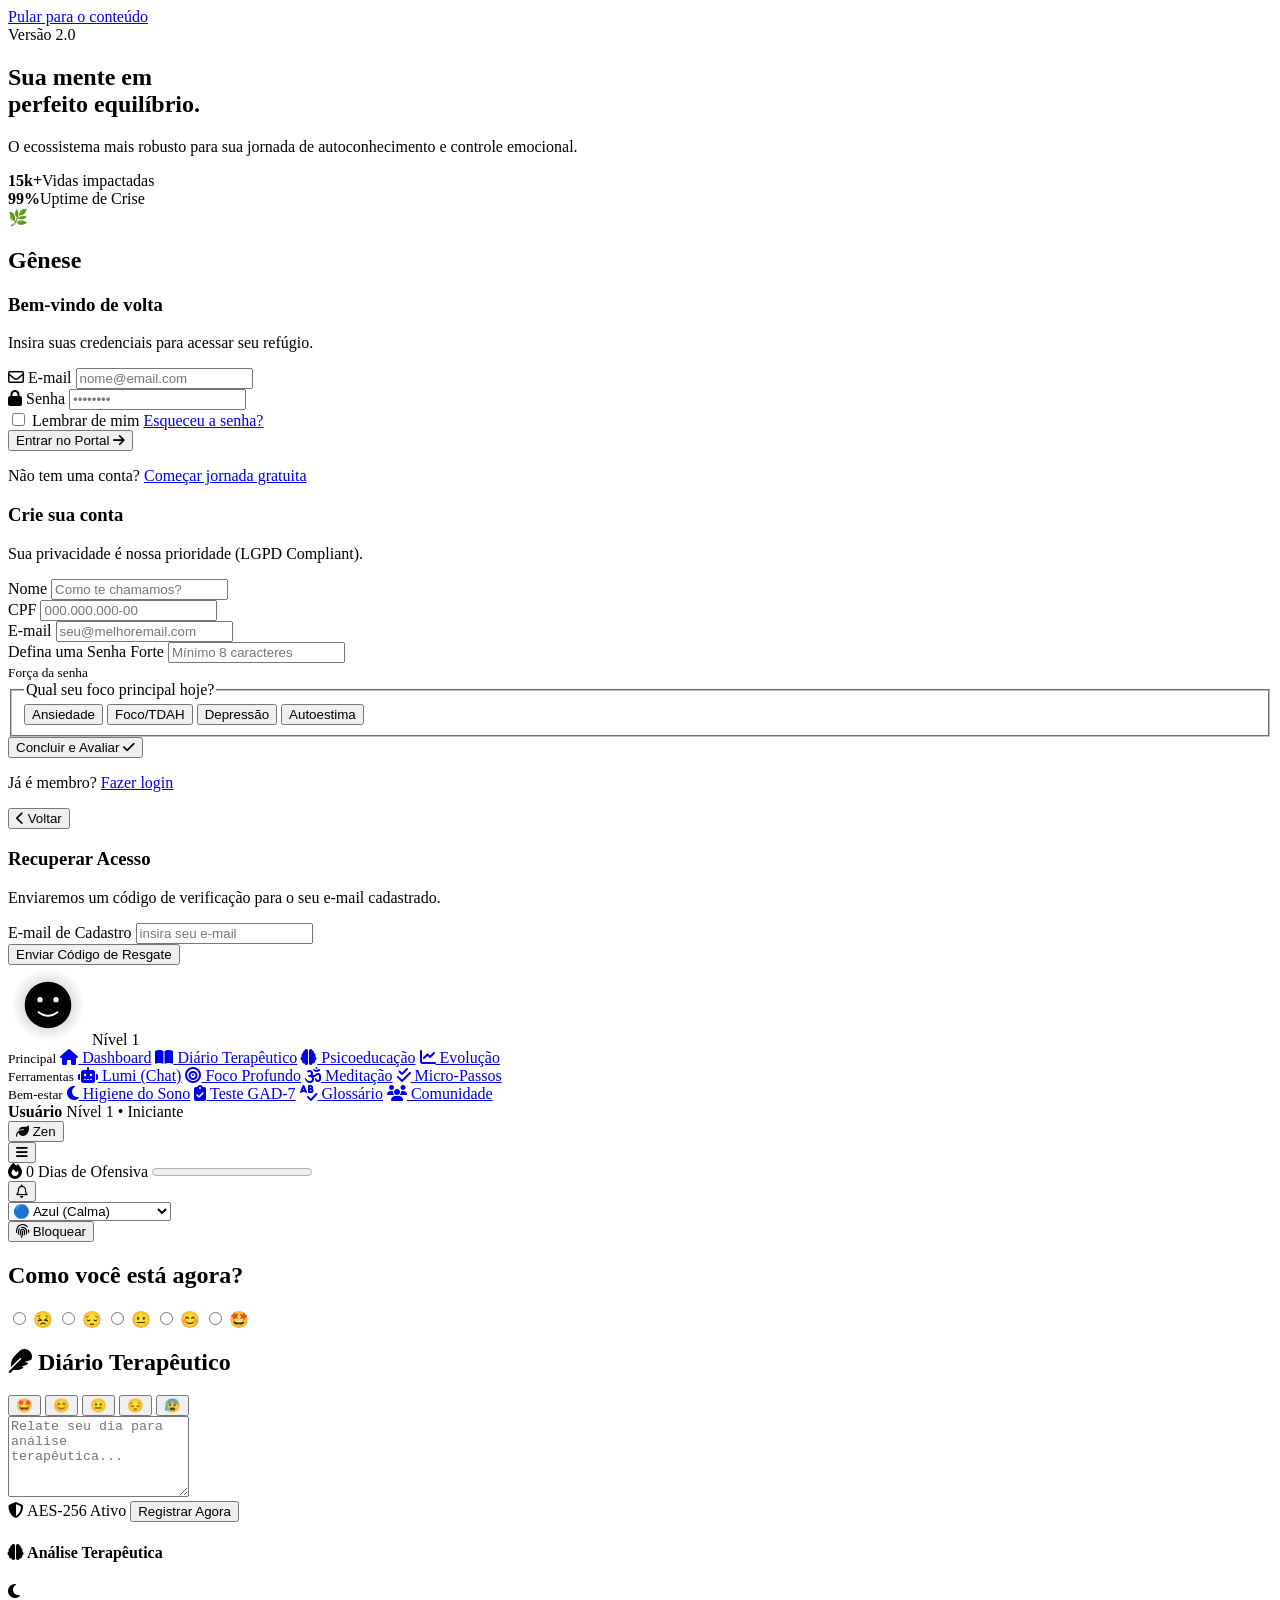
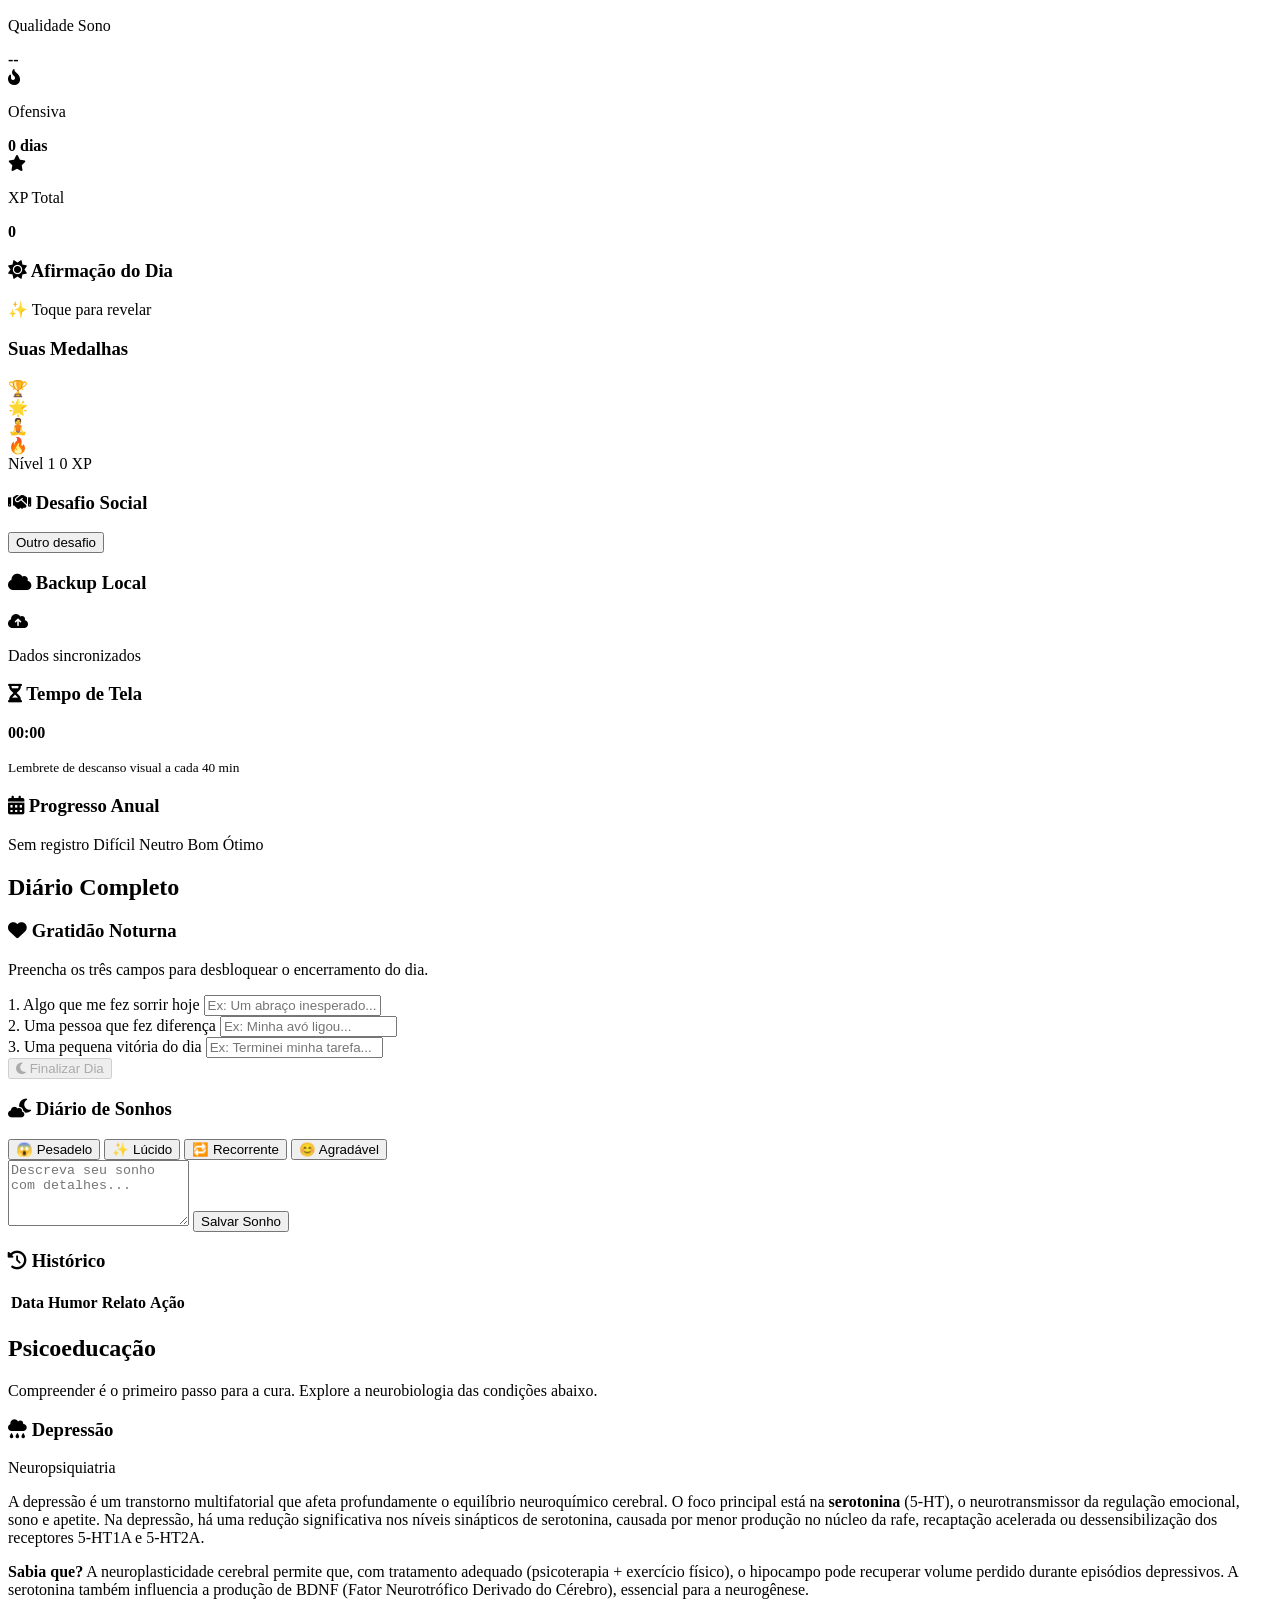
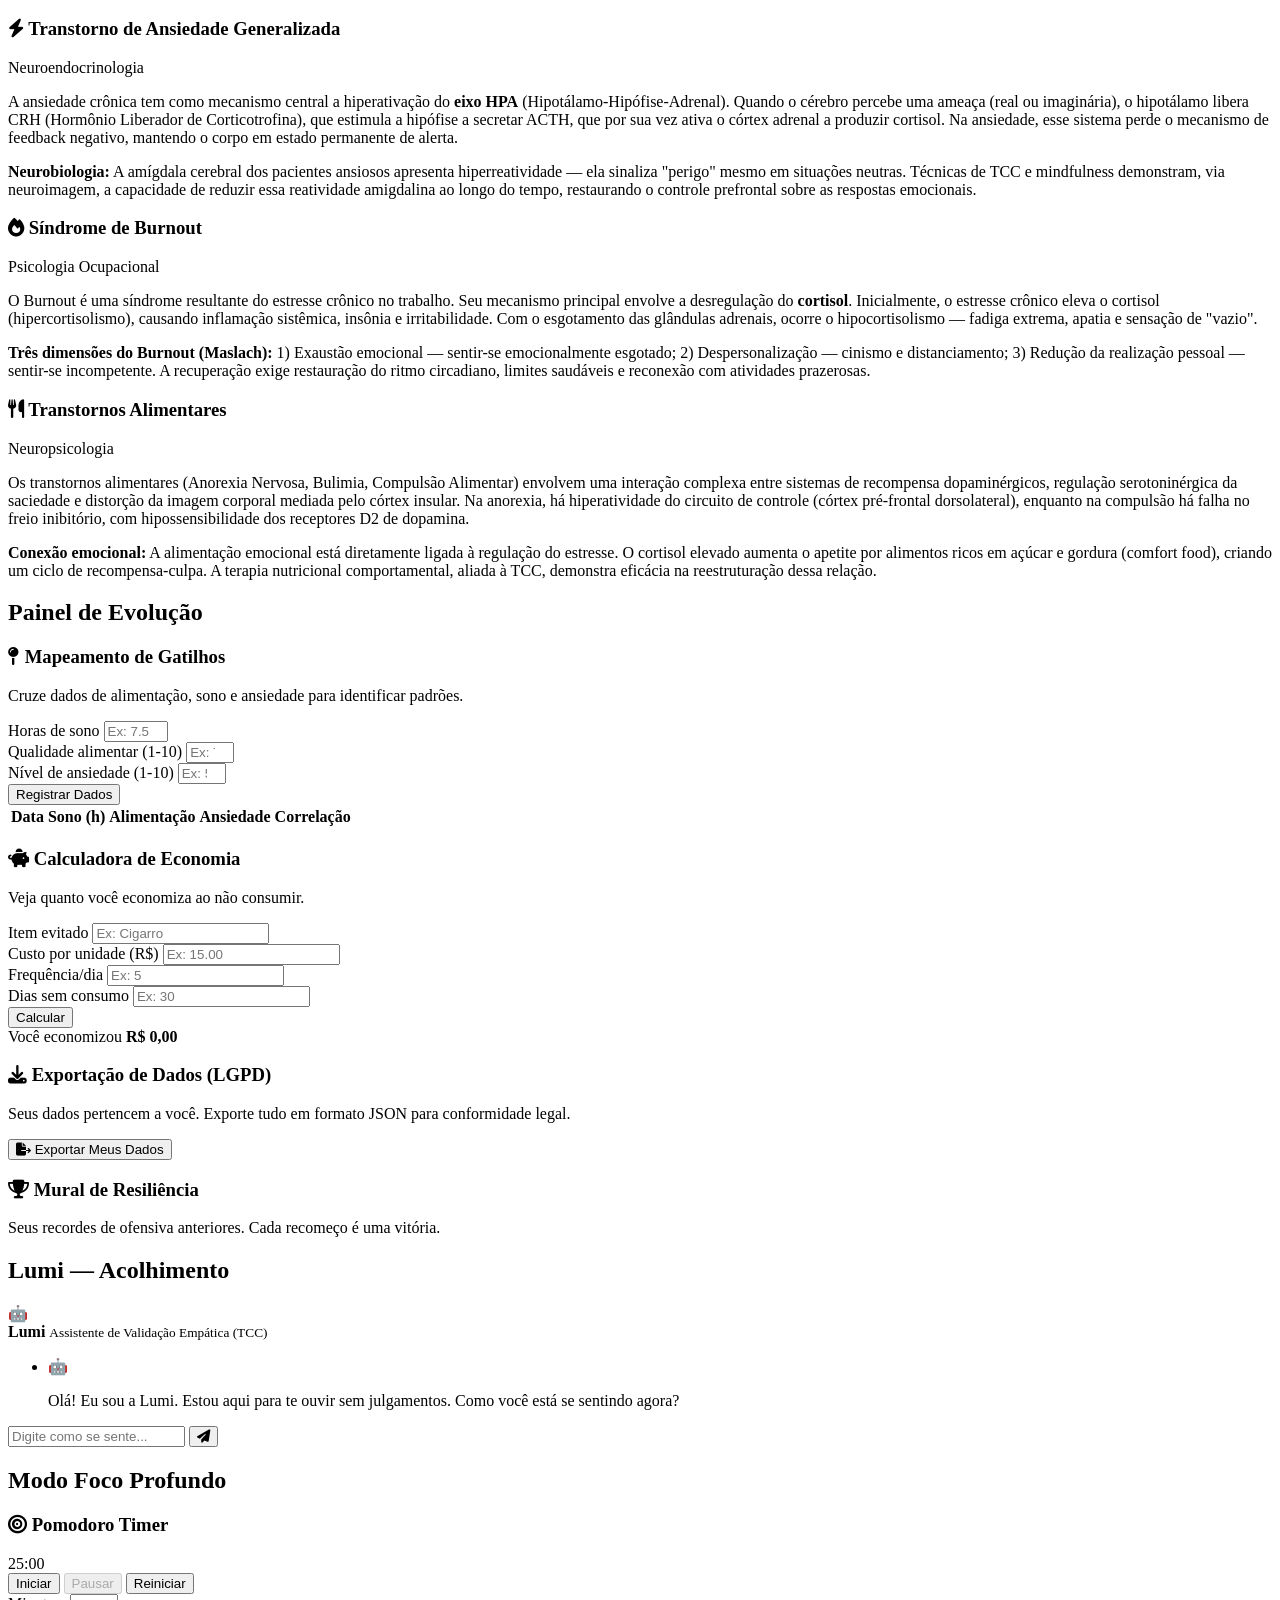
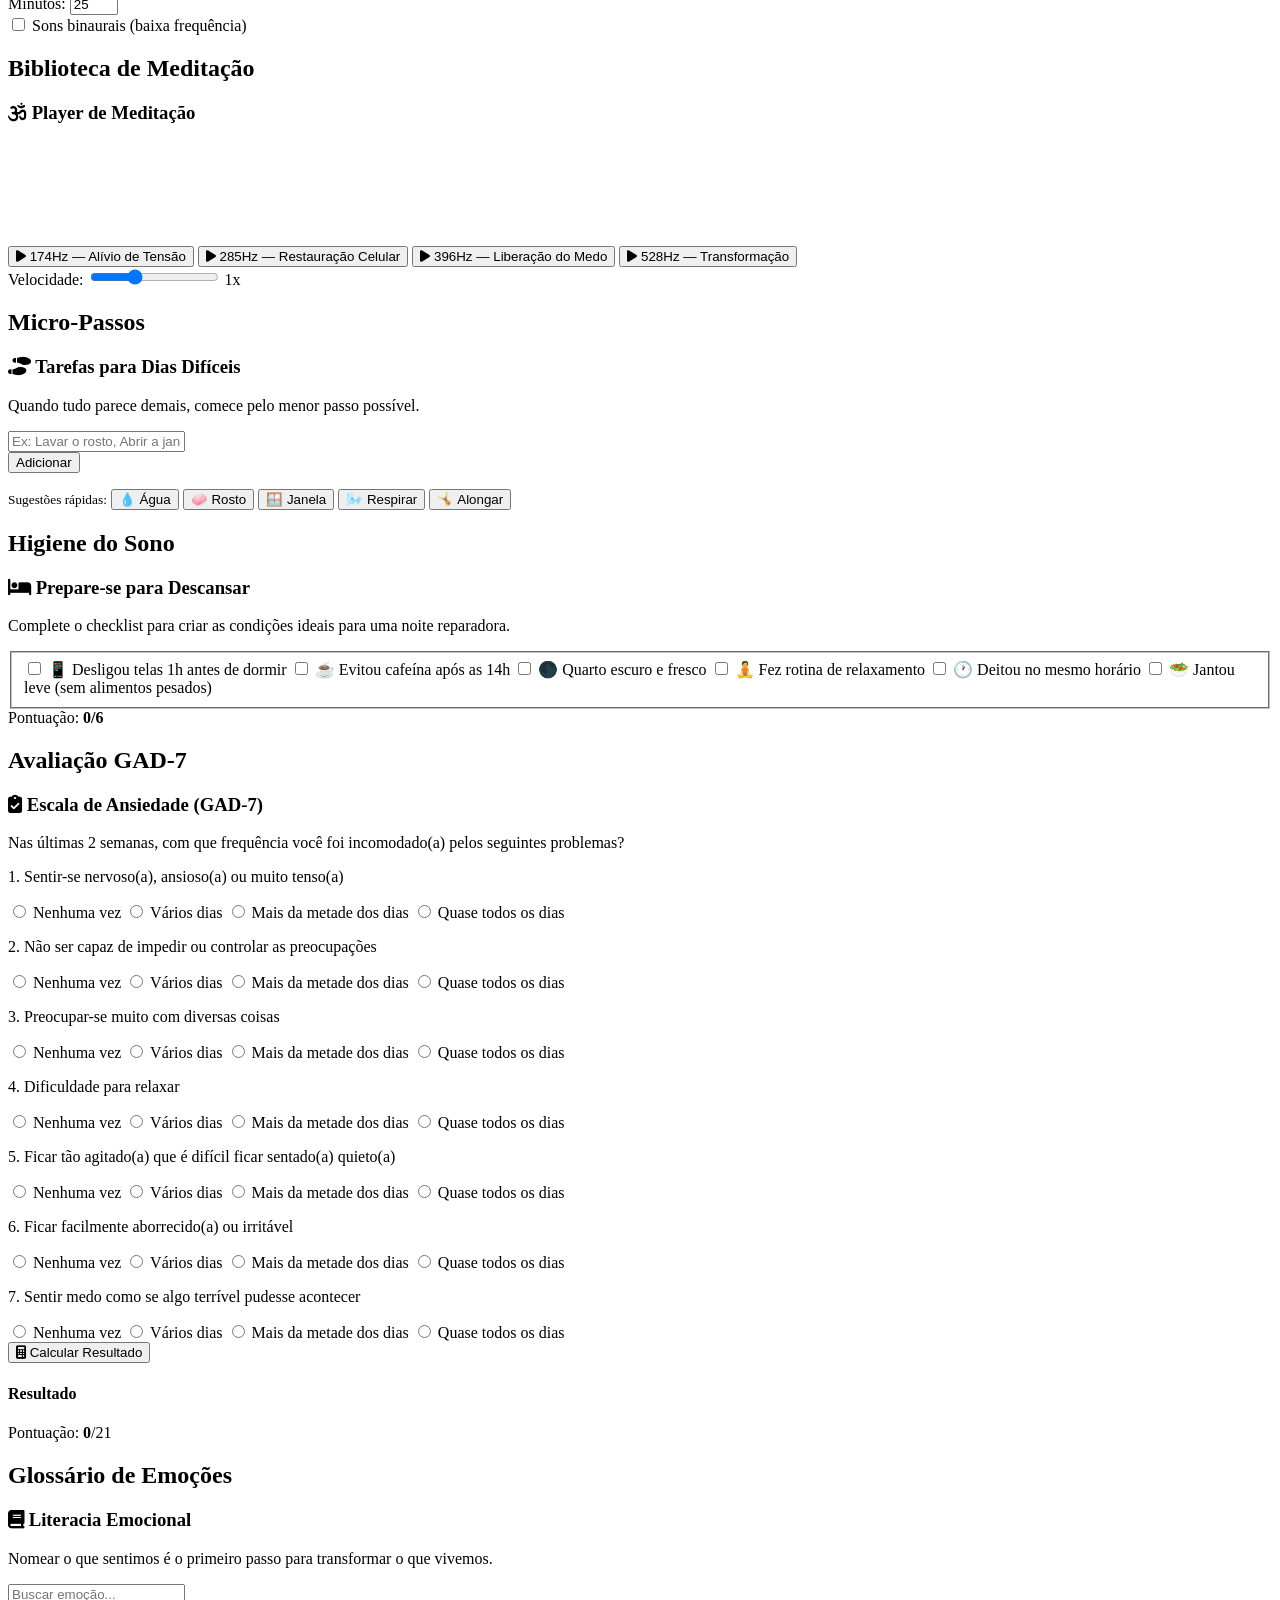
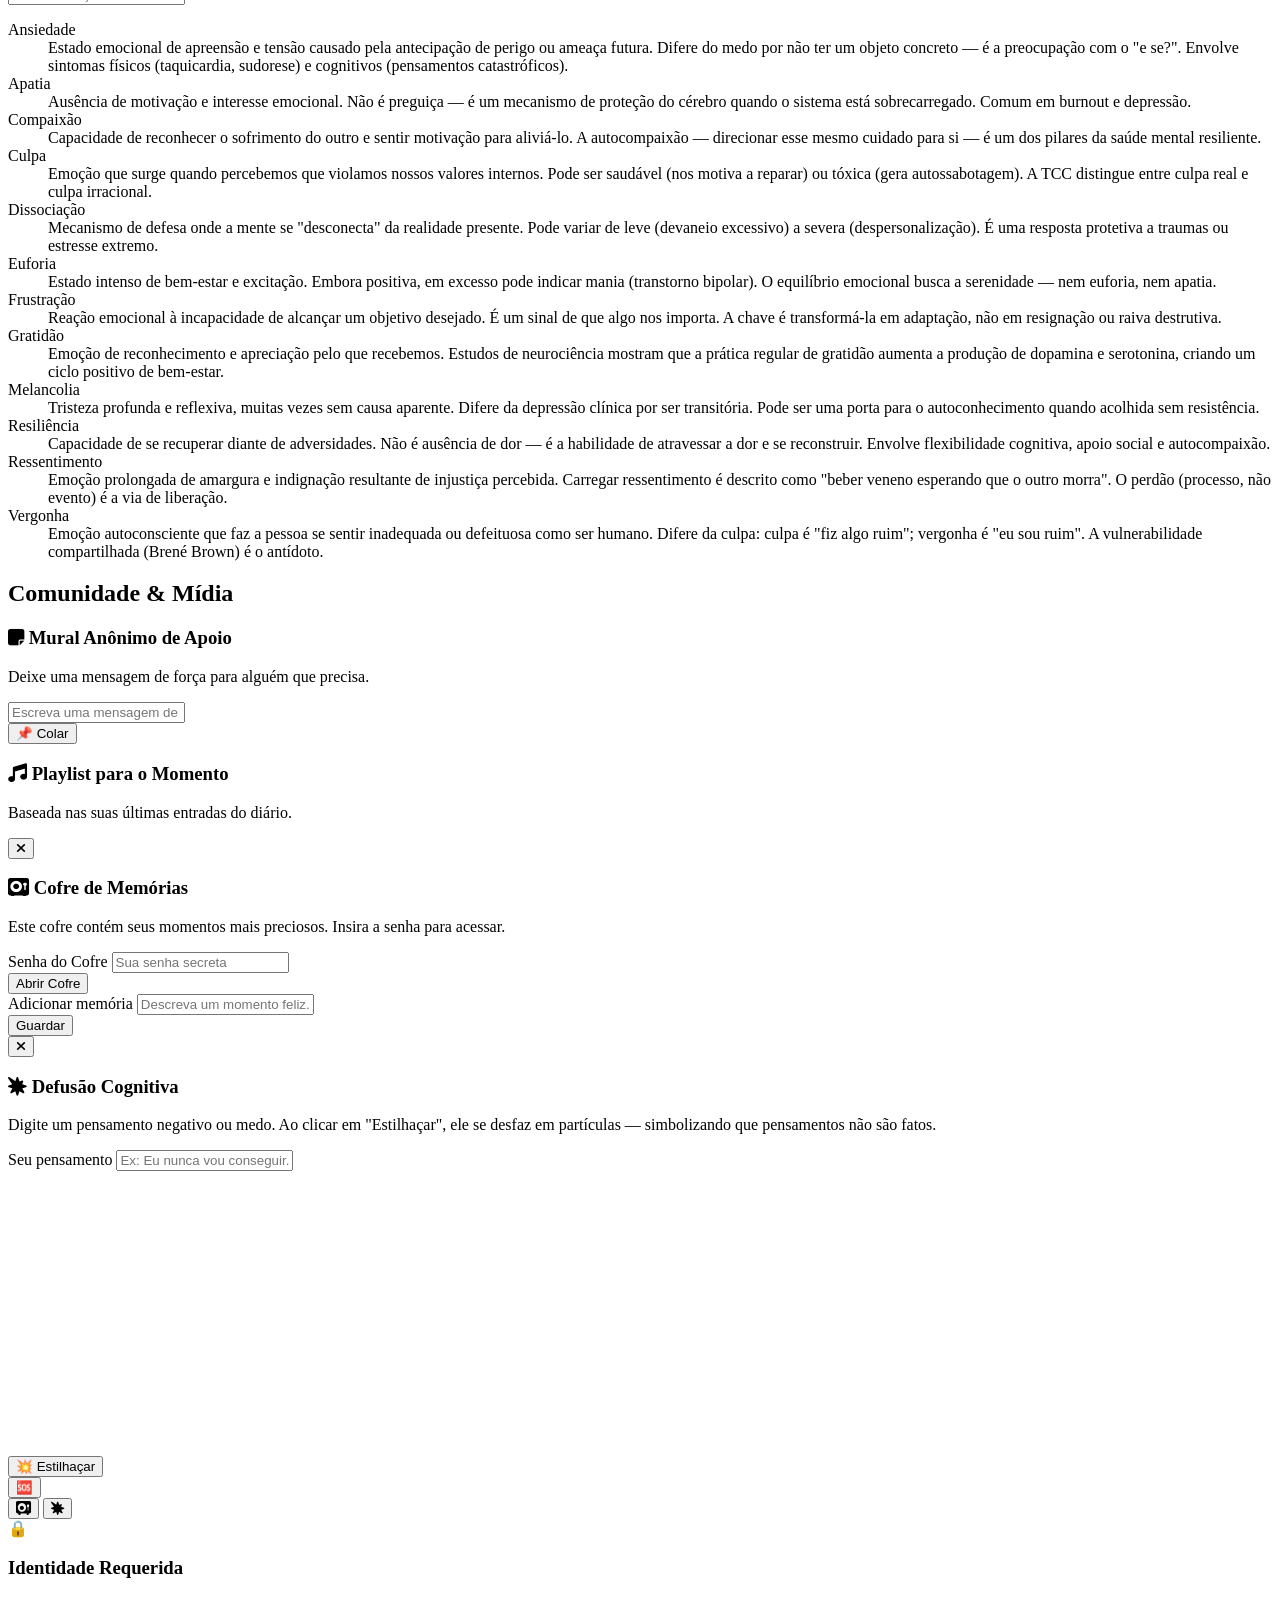
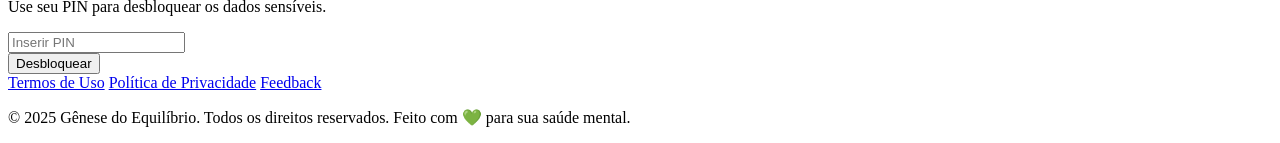
==== app/view/index.html @ 0b0522d6 "feat: reestruturação completa de pastas conforme padrão MVC/Services" ====
<!DOCTYPE html>
<html lang="pt-BR" itemscope itemtype="https://schema.org/WebApplication">
<head>
    <meta charset="UTF-8">
    <meta name="viewport" content="width=device-width, initial-scale=1.0">
    <meta name="description" content="Gênese do Equilíbrio — Ecossistema completo de saúde mental. Diário terapêutico, rastreio de gatilhos, meditação, TCC e apoio emocional com total conformidade LGPD.">
    <meta name="theme-color" content="#51b194">
    <meta itemprop="name" content="Gênese do Equilíbrio">
    <meta itemprop="applicationCategory" content="HealthApplication">
    <title>Gênese do Equilíbrio | Ecossistema de Saúde Mental</title>

    <!-- Fonts & Icons -->
    <link href="https://fonts.googleapis.com/css2?family=Plus+Jakarta+Sans:wght@300;400;500;600;700;800&family=Outfit:wght@300;400;600;700&display=swap" rel="stylesheet">
    <link rel="stylesheet" href="https://cdnjs.cloudflare.com/ajax/libs/font-awesome/6.5.0/css/all.min.css">
    <link rel="stylesheet" href="css/style.css">
</head>
<body class="theme-azul">

    <!-- ====== SKIP LINK (WCAG 2.1 AA) ====== -->
    <a href="#main-content" class="skip-link" aria-label="Pular para o conteúdo principal">Pular para o conteúdo</a>

    <!-- ====== TOAST NOTIFICATIONS ====== -->
    <div id="toast-container" role="alert" aria-live="polite" aria-atomic="true"></div>

    <!-- ============================================================
         I. PORTAL DE AUTENTICAÇÃO (LOGIN / CADASTRO / RECUPERAÇÃO)
         ============================================================ -->
    <section id="auth-portal" class="auth-overlay" role="region" aria-label="Portal de Autenticação">
        <div class="auth-container">

            <!-- Lado Visual -->
            <div class="auth-visual" aria-hidden="true">
                <div class="visual-content">
                    <span class="badge-new">Versão 2.0</span>
                    <h2>Sua mente em <br><span>perfeito equilíbrio.</span></h2>
                    <p>O ecossistema mais robusto para sua jornada de autoconhecimento e controle emocional.</p>
                </div>
                <div class="visual-footer">
                    <div class="stat-item"><strong>15k+</strong><span>Vidas impactadas</span></div>
                    <div class="stat-item"><strong>99%</strong><span>Uptime de Crise</span></div>
                </div>
            </div>

            <!-- Formulários de Autenticação -->
            <div class="auth-forms">
                <div class="brand-header">
                    <div class="logo-icon" aria-hidden="true">🌿</div>
                    <h1>Gênese</h1>
                </div>

                <!-- LOGIN -->
                <div id="view-login" class="auth-form-content">
                    <h3>Bem-vindo de volta</h3>
                    <p class="subtitle">Insira suas credenciais para acessar seu refúgio.</p>
                    <form id="form-login" novalidate>
                        <div class="input-field">
                            <label for="login-email"><i class="fa-regular fa-envelope" aria-hidden="true"></i> E-mail</label>
                            <input type="email" id="login-email" placeholder="nome@email.com" required autocomplete="email" aria-required="true">
                        </div>
                        <div class="input-field">
                            <label for="login-password"><i class="fa-solid fa-lock" aria-hidden="true"></i> Senha</label>
                            <input type="password" id="login-password" placeholder="••••••••" required autocomplete="current-password" aria-required="true">
                        </div>
                        <div class="form-options">
                            <label class="remember-me"><input type="checkbox" id="remember-me"> Lembrar de mim</label>
                            <a href="#" id="link-recovery" aria-label="Recuperar senha esquecida">Esqueceu a senha?</a>
                        </div>
                        <button type="submit" class="btn-main" title="Entrar na sua conta">Entrar no Portal <i class="fa-solid fa-arrow-right" aria-hidden="true"></i></button>
                    </form>
                    <p class="switch-text">Não tem uma conta? <a href="#" id="link-signup">Começar jornada gratuita</a></p>
                </div>

                <!-- CADASTRO -->
                <div id="view-signup" class="auth-form-content hidden">
                    <h3>Crie sua conta</h3>
                    <p class="subtitle">Sua privacidade é nossa prioridade (LGPD Compliant).</p>
                    <form id="form-signup" novalidate>
                        <div class="input-row">
                            <div class="input-field">
                                <label for="signup-name">Nome</label>
                                <input type="text" id="signup-name" placeholder="Como te chamamos?" required aria-required="true">
                            </div>
                            <div class="input-field">
                                <label for="signup-cpf">CPF</label>
                                <input type="text" id="signup-cpf" placeholder="000.000.000-00" inputmode="numeric" aria-describedby="cpf-help">
                                <small id="cpf-help" class="sr-only">Formato: 000.000.000-00</small>
                            </div>
                        </div>
                        <div class="input-field">
                            <label for="signup-email">E-mail</label>
                            <input type="email" id="signup-email" placeholder="seu@melhoremail.com" required autocomplete="email" aria-required="true">
                        </div>
                        <div class="input-field">
                            <label for="signup-password">Defina uma Senha Forte</label>
                            <input type="password" id="signup-password" placeholder="Mínimo 8 caracteres" required minlength="8" autocomplete="new-password" aria-required="true" aria-describedby="password-strength">
                            <div id="password-strength" class="password-meter" aria-live="polite">
                                <div class="meter-bar"><div class="meter-fill" id="meter-fill"></div></div>
                                <small id="meter-text">Força da senha</small>
                            </div>
                        </div>
                        <fieldset class="onboarding-step">
                            <legend>Qual seu foco principal hoje?</legend>
                            <div class="focus-chips" role="group" aria-label="Selecione seus focos">
                                <button type="button" class="chip" aria-pressed="false">Ansiedade</button>
                                <button type="button" class="chip" aria-pressed="false">Foco/TDAH</button>
                                <button type="button" class="chip" aria-pressed="false">Depressão</button>
                                <button type="button" class="chip" aria-pressed="true">Autoestima</button>
                            </div>
                        </fieldset>
                        <button type="submit" class="btn-main" title="Concluir cadastro">Concluir e Avaliar <i class="fa-solid fa-check" aria-hidden="true"></i></button>
                    </form>
                    <p class="switch-text">Já é membro? <a href="#" id="link-login-back">Fazer login</a></p>
                </div>

                <!-- RECUPERAÇÃO DE SENHA -->
                <div id="view-recovery" class="auth-form-content hidden">
                    <button class="btn-back" id="btn-back-login" title="Voltar para login"><i class="fa-solid fa-chevron-left" aria-hidden="true"></i> Voltar</button>
                    <h3>Recuperar Acesso</h3>
                    <p class="subtitle">Enviaremos um código de verificação para o seu e-mail cadastrado.</p>
                    <form id="form-recovery" novalidate>
                        <div class="input-field">
                            <label for="recovery-email">E-mail de Cadastro</label>
                            <input type="email" id="recovery-email" placeholder="insira seu e-mail" required autocomplete="email" aria-required="true">
                        </div>
                        <button type="submit" class="btn-main" title="Enviar código de recuperação">Enviar Código de Resgate</button>
                    </form>
                </div>
            </div>
        </div>
    </section>

    <!-- ============================================================
         II. DASHBOARD PRINCIPAL (SPA)
         ============================================================ -->
    <main id="app-dashboard" class="hidden" role="main">

        <!-- ====== SIDEBAR ====== -->
        <aside class="sidebar" role="navigation" aria-label="Navegação principal">
            <!-- Avatar Evolutivo (Feature #19) -->
            <div class="avatar-container" id="avatar-evolutivo">
                <svg id="avatar-svg" viewBox="0 0 120 120" width="80" height="80" role="img" aria-label="Seu avatar evolutivo">
                    <defs>
                        <radialGradient id="avatar-glow">
                            <stop offset="0%" stop-color="var(--primary)" stop-opacity="0.3"/>
                            <stop offset="100%" stop-color="var(--primary)" stop-opacity="0"/>
                        </radialGradient>
                    </defs>
                    <circle cx="60" cy="60" r="55" fill="url(#avatar-glow)" class="avatar-aura"/>
                    <circle cx="60" cy="60" r="35" fill="var(--primary)" class="avatar-body"/>
                    <circle cx="48" cy="52" r="4" fill="#fff" class="avatar-eye"/>
                    <circle cx="72" cy="52" r="4" fill="#fff" class="avatar-eye"/>
                    <path d="M 45 70 Q 60 82 75 70" stroke="#fff" stroke-width="3" fill="none" class="avatar-smile"/>
                    <!-- Acessórios aparecem conforme nível -->
                    <g id="avatar-accessories"></g>
                </svg>
                <span class="avatar-level" id="avatar-level-label">Nível 1</span>
            </div>

            <nav aria-label="Menu do dashboard">
                <div class="nav-group">
                    <small>Principal</small>
                    <a href="#page-dashboard" class="nav-link active" data-page="dashboard" aria-current="page"><i class="fa-solid fa-house" aria-hidden="true"></i> Dashboard</a>
                    <a href="#page-diario" class="nav-link" data-page="diario"><i class="fa-solid fa-book-open" aria-hidden="true"></i> Diário Terapêutico</a>
                    <a href="#page-educacional" class="nav-link" data-page="educacional"><i class="fa-solid fa-brain" aria-hidden="true"></i> Psicoeducação</a>
                    <a href="#page-evolucao" class="nav-link" data-page="evolucao"><i class="fa-solid fa-chart-line" aria-hidden="true"></i> Evolução</a>
                </div>
                <div class="nav-group">
                    <small>Ferramentas</small>
                    <a href="#page-chatbot" class="nav-link" data-page="chatbot"><i class="fa-solid fa-robot" aria-hidden="true"></i> Lumi (Chat)</a>
                    <a href="#page-foco" class="nav-link" data-page="foco"><i class="fa-solid fa-bullseye" aria-hidden="true"></i> Foco Profundo</a>
                    <a href="#page-meditacao" class="nav-link" data-page="meditacao"><i class="fa-solid fa-om" aria-hidden="true"></i> Meditação</a>
                    <a href="#page-metas" class="nav-link" data-page="metas"><i class="fa-solid fa-check-double" aria-hidden="true"></i> Micro-Passos</a>
                </div>
                <div class="nav-group">
                    <small>Bem-estar</small>
                    <a href="#page-sono" class="nav-link" data-page="sono"><i class="fa-solid fa-moon" aria-hidden="true"></i> Higiene do Sono</a>
                    <a href="#page-gad7" class="nav-link" data-page="gad7"><i class="fa-solid fa-clipboard-check" aria-hidden="true"></i> Teste GAD-7</a>
                    <a href="#page-glossario" class="nav-link" data-page="glossario"><i class="fa-solid fa-spell-check" aria-hidden="true"></i> Glossário</a>
                    <a href="#page-comunidade" class="nav-link" data-page="comunidade"><i class="fa-solid fa-users" aria-hidden="true"></i> Comunidade</a>
                </div>
            </nav>

            <div class="sidebar-footer">
                <div class="user-card-mini">
                    <div class="u-info">
                        <strong id="sidebar-username">Usuário</strong>
                        <span id="sidebar-level">Nível 1 • Iniciante</span>
                    </div>
                </div>
                <button id="btn-zen-mode" class="btn-icon-text" title="Ativar Modo Zen" aria-label="Ativar modo zen minimalista">
                    <i class="fa-solid fa-leaf" aria-hidden="true"></i> Zen
                </button>
            </div>
        </aside>

        <!-- ====== CONTEÚDO PRINCIPAL ====== -->
        <section class="main-content" id="main-content" aria-label="Conteúdo principal">

            <!-- Top Bar com Streak -->
            <header class="top-bar" role="banner">
                <button class="btn-menu-mobile" id="btn-menu-mobile" title="Abrir menu" aria-label="Abrir menu lateral">
                    <i class="fa-solid fa-bars" aria-hidden="true"></i>
                </button>
                <!-- Feature #0: Streak Counter -->
                <div id="streak-counter" class="streak-counter" role="status" aria-label="Contador de ofensiva">
                    <i class="fa-solid fa-fire" aria-hidden="true"></i>
                    <span id="streak-days">0</span>
                    <span class="streak-label">Dias de Ofensiva</span>
                    <progress id="streak-progress" max="30" value="0" aria-label="Progresso da ofensiva mensal"></progress>
                </div>
                <div class="actions">
                    <button class="btn-icon" id="btn-notifications" title="Notificações" aria-label="Ver notificações">
                        <i class="fa-regular fa-bell" aria-hidden="true"></i>
                    </button>
                    <!-- Feature #25: Temas Cromoterapêuticos -->
                    <div class="theme-selector-wrap">
                        <label for="theme-select" class="sr-only">Selecionar tema cromoterapêutico</label>
                        <select id="theme-select" title="Tema visual" aria-label="Selecionar tema cromoterapêutico">
                            <option value="azul">🔵 Azul (Calma)</option>
                            <option value="verde">🟢 Verde (Equilíbrio)</option>
                            <option value="sepia">🟤 Sépia (Acolhimento)</option>
                            <option value="noturno">🌙 Noturno</option>
                        </select>
                    </div>
                    <button class="btn-security" id="lock-app" title="Bloquear aplicativo" aria-label="Bloquear aplicativo com PIN">
                        <i class="fa-solid fa-fingerprint" aria-hidden="true"></i> Bloquear
                    </button>
                </div>
            </header>

            <!-- ===================================================
                 PÁGINA: DASHBOARD
                 =================================================== -->
            <div id="page-dashboard" class="page-content active">

                <!-- Check-in Rápido (Feature #16) -->
                <section id="checkin-rapido" aria-label="Check-in rápido de humor">
                    <h2>Como você está agora?</h2>
                    <div class="likert-faces" role="radiogroup" aria-label="Escala de humor">
                        <label class="face-option">
                            <input type="radio" name="checkin-mood" value="1" aria-label="Muito mal">
                            <span class="face" title="Muito mal">😣</span>
                        </label>
                        <label class="face-option">
                            <input type="radio" name="checkin-mood" value="2" aria-label="Mal">
                            <span class="face" title="Mal">😔</span>
                        </label>
                        <label class="face-option">
                            <input type="radio" name="checkin-mood" value="3" aria-label="Neutro">
                            <span class="face" title="Neutro">😐</span>
                        </label>
                        <label class="face-option">
                            <input type="radio" name="checkin-mood" value="4" aria-label="Bem">
                            <span class="face" title="Bem">😊</span>
                        </label>
                        <label class="face-option">
                            <input type="radio" name="checkin-mood" value="5" aria-label="Ótimo">
                            <span class="face" title="Ótimo">🤩</span>
                        </label>
                    </div>
                </section>

                <div class="dashboard-grid">
                    <div class="col-left">
                        <!-- Diário Terapêutico (A Psicologia do Diário) -->
                        <div class="card journal-trigger">
                            <h2><i class="fa-solid fa-feather" aria-hidden="true"></i> Diário Terapêutico</h2>
                            <form id="form-diario" data-analysis="active" novalidate>
                                <div class="mood-selector" role="group" aria-label="Selecione seu humor atual">
                                    <button type="button" class="btn-mood" data-mood="Radiante" aria-pressed="false" title="Radiante">🤩</button>
                                    <button type="button" class="btn-mood" data-mood="Bem" aria-pressed="false" title="Bem">😊</button>
                                    <button type="button" class="btn-mood active" data-mood="Neutro" aria-pressed="true" title="Neutro">😐</button>
                                    <button type="button" class="btn-mood" data-mood="Triste" aria-pressed="false" title="Triste">😔</button>
                                    <button type="button" class="btn-mood" data-mood="Ansioso" aria-pressed="false" title="Ansioso">😰</button>
                                </div>
                                <textarea id="texto-diario" aria-label="Relate como você se sente hoje. Seja honesto consigo — este é seu espaço seguro." placeholder="Relate seu dia para análise terapêutica..." rows="5" required></textarea>
                                <div class="card-footer">
                                    <span class="privacy-note"><i class="fa-solid fa-shield-halved" aria-hidden="true"></i> AES-256 Ativo</span>
                                    <button type="submit" class="btn-submit" title="Registrar entrada no diário">Registrar Agora</button>
                                </div>
                            </form>
                            <div id="ia-feedback" class="ia-feedback hidden" role="alert" aria-live="polite">
                                <h4><i class="fa-solid fa-brain" aria-hidden="true"></i> Análise Terapêutica</h4>
                                <p id="texto-analise"></p>
                                <p id="texto-livro" class="book-suggestion"></p>
                            </div>
                        </div>

                        <!-- Stats Row -->
                        <div class="stats-row">
                            <div class="mini-card">
                                <i class="fa-solid fa-moon" aria-hidden="true"></i>
                                <p>Qualidade Sono</p>
                                <strong id="stat-sono">--</strong>
                            </div>
                            <div class="mini-card">
                                <i class="fa-solid fa-fire-flame-curved" aria-hidden="true"></i>
                                <p>Ofensiva</p>
                                <strong id="stat-streak">0 dias</strong>
                            </div>
                            <div class="mini-card">
                                <i class="fa-solid fa-star" aria-hidden="true"></i>
                                <p>XP Total</p>
                                <strong id="stat-xp">0</strong>
                            </div>
                        </div>

                        <!-- Feature #21: Cartões de Afirmação Diária -->
                        <section id="afirmacao-diaria" class="card" aria-label="Afirmação diária">
                            <h3><i class="fa-solid fa-sun" aria-hidden="true"></i> Afirmação do Dia</h3>
                            <div class="card-flip" role="button" tabindex="0" aria-label="Clique para revelar a afirmação" title="Clique para revelar">
                                <div class="card-flip-inner">
                                    <div class="card-front">
                                        <p>✨ Toque para revelar</p>
                                    </div>
                                    <div class="card-back">
                                        <p id="afirmacao-texto"></p>
                                    </div>
                                </div>
                            </div>
                        </section>
                    </div>

                    <div class="col-right">
                        <!-- Gamificação -->
                        <div class="card gamification-card">
                            <h3>Suas Medalhas</h3>
                            <div class="badge-grid" id="badges-container" role="list" aria-label="Medalhas conquistadas">
                                <div class="badge-icon locked" role="listitem" title="Primeira Semana — bloqueada">🏆</div>
                                <div class="badge-icon" role="listitem" title="Estrela Inicial">🌟</div>
                                <div class="badge-icon" role="listitem" title="Meditador">🧘</div>
                                <div class="badge-icon locked" role="listitem" title="Fogo Sagrado — bloqueada">🔥</div>
                            </div>
                            <div class="xp-bar-container">
                                <div class="xp-info">
                                    <span id="nivel-usuario">Nível 1</span>
                                    <span id="xp-valor">0 XP</span>
                                </div>
                                <div class="xp-bar" role="progressbar" aria-valuenow="0" aria-valuemin="0" aria-valuemax="100" aria-label="Barra de experiência">
                                    <div class="xp-fill" id="progresso-xp"></div>
                                </div>
                            </div>
                        </div>

                        <!-- Feature #23: Desafios de Conexão Social -->
                        <section id="desafio-social" class="card" aria-label="Desafio de conexão social">
                            <h3><i class="fa-solid fa-handshake" aria-hidden="true"></i> Desafio Social</h3>
                            <p id="desafio-texto" class="desafio-missao"></p>
                            <button class="btn-submit btn-sm" id="btn-novo-desafio" title="Gerar novo desafio">Outro desafio</button>
                        </section>

                        <!-- Feature #24: Backup em Nuvem Simulado -->
                        <section id="backup-nuvem" class="card" aria-label="Status do backup">
                            <h3><i class="fa-solid fa-cloud" aria-hidden="true"></i> Backup Local</h3>
                            <div class="cloud-sync">
                                <div class="cloud-icon" id="cloud-icon" aria-hidden="true">
                                    <i class="fa-solid fa-cloud-arrow-up"></i>
                                </div>
                                <p id="backup-status">Dados sincronizados</p>
                                <small id="backup-time"></small>
                            </div>
                        </section>

                        <!-- Feature #22: Monitor de Tempo de Tela -->
                        <section id="monitor-tela" class="card" aria-label="Monitor de tempo de tela">
                            <h3><i class="fa-solid fa-hourglass-half" aria-hidden="true"></i> Tempo de Tela</h3>
                            <p class="screen-time-display"><strong id="screen-time-value">00:00</strong></p>
                            <small>Lembrete de descanso visual a cada 40 min</small>
                        </section>
                    </div>
                </div>

                <!-- Feature #6: Heatmap Anual -->
                <section id="heatmap-anual" class="card card-full-width" aria-label="Visualizador de progresso anual">
                    <h3><i class="fa-solid fa-calendar-days" aria-hidden="true"></i> Progresso Anual</h3>
                    <div id="year-grid" class="year-grid" role="img" aria-label="Mapa de calor representando humor diário ao longo do ano"></div>
                    <div class="heatmap-legend">
                        <span><span class="legend-box" style="background:#e0e0e0"></span> Sem registro</span>
                        <span><span class="legend-box" style="background:#ff7675"></span> Difícil</span>
                        <span><span class="legend-box" style="background:#ffeaa7"></span> Neutro</span>
                        <span><span class="legend-box" style="background:#55efc4"></span> Bom</span>
                        <span><span class="legend-box" style="background:#00b894"></span> Ótimo</span>
                    </div>
                </section>
            </div>

            <!-- ===================================================
                 PÁGINA: DIÁRIO (Gratidão + Sonhos)
                 =================================================== -->
            <div id="page-diario" class="page-content">
                <h2 class="page-title">Diário Completo</h2>

                <!-- Feature #5: Diário de Gratidão Noturno -->
                <section id="gratidao-noturno" class="card" aria-label="Diário de gratidão noturno">
                    <h3><i class="fa-solid fa-heart" aria-hidden="true"></i> Gratidão Noturna</h3>
                    <p class="section-desc">Preencha os três campos para desbloquear o encerramento do dia.</p>
                    <form id="form-gratidao" novalidate>
                        <div class="input-field">
                            <label for="gratidao-1">1. Algo que me fez sorrir hoje</label>
                            <input type="text" id="gratidao-1" required aria-required="true" placeholder="Ex: Um abraço inesperado...">
                        </div>
                        <div class="input-field">
                            <label for="gratidao-2">2. Uma pessoa que fez diferença</label>
                            <input type="text" id="gratidao-2" required aria-required="true" placeholder="Ex: Minha avó ligou...">
                        </div>
                        <div class="input-field">
                            <label for="gratidao-3">3. Uma pequena vitória do dia</label>
                            <input type="text" id="gratidao-3" required aria-required="true" placeholder="Ex: Terminei minha tarefa...">
                        </div>
                        <button type="submit" class="btn-main" id="btn-finalizar-dia" disabled title="Preencha todos os campos para habilitar">
                            <i class="fa-solid fa-moon" aria-hidden="true"></i> Finalizar Dia
                        </button>
                    </form>
                </section>

                <!-- Feature #15: Diário de Sonhos -->
                <section id="diario-sonhos" class="card" aria-label="Diário de sonhos">
                    <h3><i class="fa-solid fa-cloud-moon" aria-hidden="true"></i> Diário de Sonhos</h3>
                    <form id="form-sonhos" novalidate>
                        <div class="dream-tags" role="group" aria-label="Tipo do sonho">
                            <button type="button" class="chip dream-tag" data-tag="Pesadelo" aria-pressed="false">😱 Pesadelo</button>
                            <button type="button" class="chip dream-tag" data-tag="Lúcido" aria-pressed="false">✨ Lúcido</button>
                            <button type="button" class="chip dream-tag" data-tag="Recorrente" aria-pressed="false">🔁 Recorrente</button>
                            <button type="button" class="chip dream-tag" data-tag="Agradável" aria-pressed="false">😊 Agradável</button>
                        </div>
                        <textarea id="texto-sonho" placeholder="Descreva seu sonho com detalhes..." rows="4" aria-label="Descrição do sonho"></textarea>
                        <button type="submit" class="btn-submit" title="Salvar registro do sonho">Salvar Sonho</button>
                    </form>
                    <div id="sonhos-historico" class="historico-list" aria-label="Histórico de sonhos"></div>
                </section>

                <!-- Histórico do Diário -->
                <section id="historico-diario" class="card" aria-label="Histórico de registros do diário">
                    <h3><i class="fa-solid fa-clock-rotate-left" aria-hidden="true"></i> Histórico</h3>
                    <table class="table-historico" aria-label="Tabela de histórico de registros">
                        <thead>
                            <tr>
                                <th scope="col">Data</th>
                                <th scope="col">Humor</th>
                                <th scope="col">Relato</th>
                                <th scope="col">Ação</th>
                            </tr>
                        </thead>
                        <tbody id="tabela-historico"></tbody>
                    </table>
                </section>
            </div>

            <!-- ===================================================
                 PÁGINA: EDUCACIONAL (Schema.org MedicalCondition)
                 =================================================== -->
            <div id="page-educacional" class="page-content">
                <h2 class="page-title">Psicoeducação</h2>
                <p class="section-desc">Compreender é o primeiro passo para a cura. Explore a neurobiologia das condições abaixo.</p>

                <section id="educacional" aria-label="Artigos educacionais sobre saúde mental">

                    <!-- Artigo: Depressão -->
                    <article class="edu-article" itemscope itemtype="https://schema.org/MedicalCondition">
                        <header>
                            <h3 itemprop="name"><i class="fa-solid fa-cloud-rain" aria-hidden="true"></i> Depressão</h3>
                            <span class="edu-badge" itemprop="medicalSpecialty">Neuropsiquiatria</span>
                        </header>
                        <div class="edu-body">
                            <p itemprop="description">A depressão é um transtorno multifatorial que afeta profundamente o equilíbrio neuroquímico cerebral. O foco principal está na <strong>serotonina</strong> (5-HT), o neurotransmissor da regulação emocional, sono e apetite. Na depressão, há uma redução significativa nos níveis sinápticos de serotonina, causada por menor produção no núcleo da rafe, recaptação acelerada ou dessensibilização dos receptores 5-HT1A e 5-HT2A.</p>
                            <aside class="edu-aside" aria-label="Informação adicional sobre depressão">
                                <strong>Sabia que?</strong> A neuroplasticidade cerebral permite que, com tratamento adequado (psicoterapia + exercício físico), o hipocampo pode recuperar volume perdido durante episódios depressivos. A serotonina também influencia a produção de BDNF (Fator Neurotrófico Derivado do Cérebro), essencial para a neurogênese.
                            </aside>
                            <meta itemprop="code" content="F32">
                            <meta itemprop="associatedAnatomy" content="Sistema Serotoninérgico">
                        </div>
                    </article>

                    <!-- Artigo: Ansiedade -->
                    <article class="edu-article" itemscope itemtype="https://schema.org/MedicalCondition">
                        <header>
                            <h3 itemprop="name"><i class="fa-solid fa-bolt" aria-hidden="true"></i> Transtorno de Ansiedade Generalizada</h3>
                            <span class="edu-badge" itemprop="medicalSpecialty">Neuroendocrinologia</span>
                        </header>
                        <div class="edu-body">
                            <p itemprop="description">A ansiedade crônica tem como mecanismo central a hiperativação do <strong>eixo HPA</strong> (Hipotálamo-Hipófise-Adrenal). Quando o cérebro percebe uma ameaça (real ou imaginária), o hipotálamo libera CRH (Hormônio Liberador de Corticotrofina), que estimula a hipófise a secretar ACTH, que por sua vez ativa o córtex adrenal a produzir cortisol. Na ansiedade, esse sistema perde o mecanismo de feedback negativo, mantendo o corpo em estado permanente de alerta.</p>
                            <aside class="edu-aside" aria-label="Informação adicional sobre ansiedade">
                                <strong>Neurobiologia:</strong> A amígdala cerebral dos pacientes ansiosos apresenta hiperreatividade — ela sinaliza "perigo" mesmo em situações neutras. Técnicas de TCC e mindfulness demonstram, via neuroimagem, a capacidade de reduzir essa reatividade amigdalina ao longo do tempo, restaurando o controle prefrontal sobre as respostas emocionais.
                            </aside>
                            <meta itemprop="code" content="F41.1">
                            <meta itemprop="associatedAnatomy" content="Eixo HPA">
                        </div>
                    </article>

                    <!-- Artigo: Burnout -->
                    <article class="edu-article" itemscope itemtype="https://schema.org/MedicalCondition">
                        <header>
                            <h3 itemprop="name"><i class="fa-solid fa-fire" aria-hidden="true"></i> Síndrome de Burnout</h3>
                            <span class="edu-badge" itemprop="medicalSpecialty">Psicologia Ocupacional</span>
                        </header>
                        <div class="edu-body">
                            <p itemprop="description">O Burnout é uma síndrome resultante do estresse crônico no trabalho. Seu mecanismo principal envolve a desregulação do <strong>cortisol</strong>. Inicialmente, o estresse crônico eleva o cortisol (hipercortisolismo), causando inflamação sistêmica, insônia e irritabilidade. Com o esgotamento das glândulas adrenais, ocorre o hipocortisolismo — fadiga extrema, apatia e sensação de "vazio".</p>
                            <aside class="edu-aside" aria-label="Informação adicional sobre burnout">
                                <strong>Três dimensões do Burnout (Maslach):</strong> 1) Exaustão emocional — sentir-se emocionalmente esgotado; 2) Despersonalização — cinismo e distanciamento; 3) Redução da realização pessoal — sentir-se incompetente. A recuperação exige restauração do ritmo circadiano, limites saudáveis e reconexão com atividades prazerosas.
                            </aside>
                            <meta itemprop="code" content="QD85">
                            <meta itemprop="associatedAnatomy" content="Glândulas Adrenais">
                        </div>
                    </article>

                    <!-- Artigo: Transtornos Alimentares -->
                    <article class="edu-article" itemscope itemtype="https://schema.org/MedicalCondition">
                        <header>
                            <h3 itemprop="name"><i class="fa-solid fa-utensils" aria-hidden="true"></i> Transtornos Alimentares</h3>
                            <span class="edu-badge" itemprop="medicalSpecialty">Neuropsicologia</span>
                        </header>
                        <div class="edu-body">
                            <p itemprop="description">Os transtornos alimentares (Anorexia Nervosa, Bulimia, Compulsão Alimentar) envolvem uma interação complexa entre sistemas de recompensa dopaminérgicos, regulação serotoninérgica da saciedade e distorção da imagem corporal mediada pelo córtex insular. Na anorexia, há hiperatividade do circuito de controle (córtex pré-frontal dorsolateral), enquanto na compulsão há falha no freio inibitório, com hipossensibilidade dos receptores D2 de dopamina.</p>
                            <aside class="edu-aside" aria-label="Informação adicional sobre transtornos alimentares">
                                <strong>Conexão emocional:</strong> A alimentação emocional está diretamente ligada à regulação do estresse. O cortisol elevado aumenta o apetite por alimentos ricos em açúcar e gordura (comfort food), criando um ciclo de recompensa-culpa. A terapia nutricional comportamental, aliada à TCC, demonstra eficácia na reestruturação dessa relação.
                            </aside>
                            <meta itemprop="code" content="F50">
                            <meta itemprop="associatedAnatomy" content="Sistema de Recompensa Dopaminérgico">
                        </div>
                    </article>
                </section>
            </div>

            <!-- ===================================================
                 PÁGINA: EVOLUÇÃO (Gatilhos + Economia de Vícios)
                 =================================================== -->
            <div id="page-evolucao" class="page-content">
                <h2 class="page-title">Painel de Evolução</h2>

                <!-- Feature #3: Mapeamento de Gatilhos -->
                <section id="trigger-map-section" class="card" aria-label="Mapeamento de gatilhos emocionais">
                    <h3><i class="fa-solid fa-map-pin" aria-hidden="true"></i> Mapeamento de Gatilhos</h3>
                    <p class="section-desc">Cruze dados de alimentação, sono e ansiedade para identificar padrões.</p>
                    <form id="form-gatilhos" novalidate>
                        <div class="input-row">
                            <div class="input-field">
                                <label for="trigger-sono">Horas de sono</label>
                                <input type="number" id="trigger-sono" min="0" max="24" step="0.5" placeholder="Ex: 7.5">
                            </div>
                            <div class="input-field">
                                <label for="trigger-alimentacao">Qualidade alimentar (1-10)</label>
                                <input type="number" id="trigger-alimentacao" min="1" max="10" placeholder="Ex: 7">
                            </div>
                            <div class="input-field">
                                <label for="trigger-ansiedade">Nível de ansiedade (1-10)</label>
                                <input type="number" id="trigger-ansiedade" min="1" max="10" placeholder="Ex: 5">
                            </div>
                        </div>
                        <button type="submit" class="btn-submit" title="Registrar dados de gatilhos">Registrar Dados</button>
                    </form>
                    <table id="trigger-map" class="table-historico" aria-label="Tabela de gatilhos">
                        <thead>
                            <tr>
                                <th scope="col">Data</th>
                                <th scope="col">Sono (h)</th>
                                <th scope="col">Alimentação</th>
                                <th scope="col">Ansiedade</th>
                                <th scope="col">Correlação</th>
                            </tr>
                        </thead>
                        <tbody id="trigger-body"></tbody>
                    </table>
                </section>

                <!-- Feature #11: Calculadora de Economia de Vícios -->
                <section id="economia-vicios" class="card" aria-label="Calculadora de economia de vícios">
                    <h3><i class="fa-solid fa-piggy-bank" aria-hidden="true"></i> Calculadora de Economia</h3>
                    <p class="section-desc">Veja quanto você economiza ao não consumir.</p>
                    <form id="form-economia" novalidate>
                        <div class="input-row">
                            <div class="input-field">
                                <label for="eco-item">Item evitado</label>
                                <input type="text" id="eco-item" placeholder="Ex: Cigarro" required>
                            </div>
                            <div class="input-field">
                                <label for="eco-custo">Custo por unidade (R$)</label>
                                <input type="number" id="eco-custo" min="0" step="0.01" placeholder="Ex: 15.00" required>
                            </div>
                            <div class="input-field">
                                <label for="eco-freq">Frequência/dia</label>
                                <input type="number" id="eco-freq" min="0" step="1" placeholder="Ex: 5" required>
                            </div>
                            <div class="input-field">
                                <label for="eco-dias">Dias sem consumo</label>
                                <input type="number" id="eco-dias" min="0" placeholder="Ex: 30" required>
                            </div>
                        </div>
                        <button type="submit" class="btn-submit" title="Calcular economia">Calcular</button>
                    </form>
                    <div id="eco-resultado" class="eco-resultado hidden" role="status" aria-live="polite">
                        <div class="eco-total">
                            <span>Você economizou</span>
                            <strong id="eco-valor">R$ 0,00</strong>
                        </div>
                        <div id="eco-chart" class="eco-chart" role="img" aria-label="Gráfico de economia acumulada"></div>
                    </div>
                </section>

                <!-- Feature #20: Exportação LGPD -->
                <section id="exportacao-lgpd" class="card" aria-label="Exportação de dados LGPD">
                    <h3><i class="fa-solid fa-download" aria-hidden="true"></i> Exportação de Dados (LGPD)</h3>
                    <p class="section-desc">Seus dados pertencem a você. Exporte tudo em formato JSON para conformidade legal.</p>
                    <button class="btn-main" id="btn-exportar-lgpd" title="Exportar todos os dados em JSON">
                        <i class="fa-solid fa-file-export" aria-hidden="true"></i> Exportar Meus Dados
                    </button>
                </section>

                <!-- Mural de Resiliência (Streak records) -->
                <section id="mural-resiliencia" class="card" aria-label="Mural de resiliência">
                    <h3><i class="fa-solid fa-trophy" aria-hidden="true"></i> Mural de Resiliência</h3>
                    <p class="section-desc">Seus recordes de ofensiva anteriores. Cada recomeço é uma vitória.</p>
                    <div id="mural-records" class="mural-grid" role="list" aria-label="Recordes de ofensiva"></div>
                </section>
            </div>

            <!-- ===================================================
                 PÁGINA: CHATBOT LUMI (Feature #4)
                 =================================================== -->
            <div id="page-chatbot" class="page-content">
                <h2 class="page-title">Lumi — Acolhimento</h2>
                <section id="chatbot-lumi" class="card chat-container" aria-label="Chat de acolhimento com Lumi">
                    <div class="chat-header">
                        <div class="chat-avatar" aria-hidden="true">🤖</div>
                        <div>
                            <strong>Lumi</strong>
                            <small>Assistente de Validação Empática (TCC)</small>
                        </div>
                    </div>
                    <ul id="chat-messages" class="chat-messages" role="log" aria-label="Mensagens do chat" aria-live="polite">
                        <li class="msg-bot">
                            <span class="msg-avatar" aria-hidden="true">🤖</span>
                            <p>Olá! Eu sou a Lumi. Estou aqui para te ouvir sem julgamentos. Como você está se sentindo agora?</p>
                        </li>
                    </ul>
                    <form id="form-chat" class="chat-input-area" novalidate>
                        <label for="chat-input" class="sr-only">Digite sua mensagem para Lumi</label>
                        <input type="text" id="chat-input" placeholder="Digite como se sente..." autocomplete="off" required aria-label="Sua mensagem">
                        <button type="submit" class="btn-submit" title="Enviar mensagem"><i class="fa-solid fa-paper-plane" aria-hidden="true"></i></button>
                    </form>
                </section>
            </div>

            <!-- ===================================================
                 PÁGINA: FOCO PROFUNDO (Feature #2)
                 =================================================== -->
            <div id="page-foco" class="page-content">
                <h2 class="page-title">Modo Foco Profundo</h2>
                <section id="foco-profundo" class="card" aria-label="Timer Pomodoro com sons binaurais">
                    <h3><i class="fa-solid fa-bullseye" aria-hidden="true"></i> Pomodoro Timer</h3>
                    <div class="pomodoro-display">
                        <div class="timer-circle" role="timer" aria-label="Temporizador Pomodoro" aria-live="polite">
                            <span id="pomodoro-time">25:00</span>
                        </div>
                        <div class="pomodoro-controls">
                            <button class="btn-submit" id="btn-pomodoro-start" title="Iniciar timer">Iniciar</button>
                            <button class="btn-submit btn-secondary" id="btn-pomodoro-pause" title="Pausar timer" disabled>Pausar</button>
                            <button class="btn-submit btn-secondary" id="btn-pomodoro-reset" title="Reiniciar timer">Reiniciar</button>
                        </div>
                        <div class="pomodoro-settings">
                            <label for="pomodoro-minutes">Minutos:</label>
                            <input type="number" id="pomodoro-minutes" value="25" min="1" max="90" aria-label="Duração em minutos">
                        </div>
                    </div>
                    <div class="audio-control">
                        <label for="binaural-toggle">
                            <input type="checkbox" id="binaural-toggle"> Sons binaurais (baixa frequência)
                        </label>
                        <audio id="binaural-audio" loop preload="none" aria-label="Áudio de sons binaurais">
                            <!-- Gerado via Web Audio API -->
                        </audio>
                    </div>
                </section>
            </div>

            <!-- ===================================================
                 PÁGINA: MEDITAÇÃO (Feature #14)
                 =================================================== -->
            <div id="page-meditacao" class="page-content">
                <h2 class="page-title">Biblioteca de Meditação</h2>
                <section id="biblioteca-meditacao" class="card" aria-label="Player de meditação guiada">
                    <h3><i class="fa-solid fa-om" aria-hidden="true"></i> Player de Meditação</h3>
                    <div class="meditation-player">
                        <canvas id="audio-visualizer" width="600" height="100" aria-label="Visualizador de ondas sonoras" role="img"></canvas>
                        <div class="meditation-tracks" role="list" aria-label="Trilhas de meditação disponíveis">
                            <button class="meditation-track active" data-freq="174" role="listitem" title="Frequência de cura 174Hz">
                                <i class="fa-solid fa-play" aria-hidden="true"></i> 174Hz — Alívio de Tensão
                            </button>
                            <button class="meditation-track" data-freq="285" role="listitem" title="Frequência de cura 285Hz">
                                <i class="fa-solid fa-play" aria-hidden="true"></i> 285Hz — Restauração Celular
                            </button>
                            <button class="meditation-track" data-freq="396" role="listitem" title="Frequência de cura 396Hz">
                                <i class="fa-solid fa-play" aria-hidden="true"></i> 396Hz — Liberação do Medo
                            </button>
                            <button class="meditation-track" data-freq="528" role="listitem" title="Frequência de cura 528Hz">
                                <i class="fa-solid fa-play" aria-hidden="true"></i> 528Hz — Transformação
                            </button>
                        </div>
                        <div class="player-controls">
                            <label for="meditation-speed">Velocidade:</label>
                            <input type="range" id="meditation-speed" min="0.5" max="2" step="0.1" value="1" aria-label="Controle de velocidade do áudio">
                            <span id="speed-label">1x</span>
                        </div>
                    </div>
                </section>
            </div>

            <!-- ===================================================
                 PÁGINA: MICRO-PASSOS (Feature #13)
                 =================================================== -->
            <div id="page-metas" class="page-content">
                <h2 class="page-title">Micro-Passos</h2>
                <section id="micro-passos" class="card" aria-label="Painel de metas micro-passos">
                    <h3><i class="fa-solid fa-shoe-prints" aria-hidden="true"></i> Tarefas para Dias Difíceis</h3>
                    <p class="section-desc">Quando tudo parece demais, comece pelo menor passo possível.</p>
                    <form id="form-micro-passo" novalidate>
                        <div class="input-row">
                            <div class="input-field" style="flex:1">
                                <label for="novo-passo" class="sr-only">Nova tarefa</label>
                                <input type="text" id="novo-passo" placeholder="Ex: Lavar o rosto, Abrir a janela..." required>
                            </div>
                            <button type="submit" class="btn-submit" title="Adicionar tarefa">Adicionar</button>
                        </div>
                    </form>
                    <ul id="lista-passos" class="micro-list" role="list" aria-label="Lista de micro-passos"></ul>
                    <div class="preset-tasks">
                        <small>Sugestões rápidas:</small>
                        <button class="chip preset-passo" data-task="Beber um copo d'água" title="Adicionar: Beber um copo d'água">💧 Água</button>
                        <button class="chip preset-passo" data-task="Lavar o rosto" title="Adicionar: Lavar o rosto">🧼 Rosto</button>
                        <button class="chip preset-passo" data-task="Abrir a janela" title="Adicionar: Abrir a janela">🪟 Janela</button>
                        <button class="chip preset-passo" data-task="Respirar 5x profundamente" title="Adicionar: Respirar 5x">🌬️ Respirar</button>
                        <button class="chip preset-passo" data-task="Alongar por 2 minutos" title="Adicionar: Alongar 2 min">🤸 Alongar</button>
                    </div>
                </section>
            </div>

            <!-- ===================================================
                 PÁGINA: HIGIENE DO SONO (Feature #7)
                 =================================================== -->
            <div id="page-sono" class="page-content">
                <h2 class="page-title">Higiene do Sono</h2>
                <section id="higiene-sono" class="card" aria-label="Checklist de higiene do sono">
                    <h3><i class="fa-solid fa-bed" aria-hidden="true"></i> Prepare-se para Descansar</h3>
                    <p class="section-desc">Complete o checklist para criar as condições ideais para uma noite reparadora.</p>
                    <fieldset id="sono-checklist" aria-label="Checklist de preparação para o sono">
                        <legend class="sr-only">Itens de higiene do sono</legend>
                        <label class="sono-item">
                            <input type="checkbox" name="sono" value="telas" aria-label="Desligar telas 1h antes"> 
                            <span class="check-visual" aria-hidden="true"></span>
                            <span>📱 Desligou telas 1h antes de dormir</span>
                        </label>
                        <label class="sono-item">
                            <input type="checkbox" name="sono" value="cafeina" aria-label="Evitar cafeína após 14h">
                            <span class="check-visual" aria-hidden="true"></span>
                            <span>☕ Evitou cafeína após as 14h</span>
                        </label>
                        <label class="sono-item">
                            <input type="checkbox" name="sono" value="escuro" aria-label="Quarto escuro e fresco">
                            <span class="check-visual" aria-hidden="true"></span>
                            <span>🌑 Quarto escuro e fresco</span>
                        </label>
                        <label class="sono-item">
                            <input type="checkbox" name="sono" value="rotina" aria-label="Rotina de relaxamento">
                            <span class="check-visual" aria-hidden="true"></span>
                            <span>🧘 Fez rotina de relaxamento</span>
                        </label>
                        <label class="sono-item">
                            <input type="checkbox" name="sono" value="horario" aria-label="Deitou no mesmo horário">
                            <span class="check-visual" aria-hidden="true"></span>
                            <span>🕐 Deitou no mesmo horário</span>
                        </label>
                        <label class="sono-item">
                            <input type="checkbox" name="sono" value="alimentacao" aria-label="Jantou leve">
                            <span class="check-visual" aria-hidden="true"></span>
                            <span>🥗 Jantou leve (sem alimentos pesados)</span>
                        </label>
                    </fieldset>
                    <div class="sono-score" role="status" aria-live="polite">
                        <span>Pontuação:</span> <strong id="sono-score-value">0/6</strong>
                    </div>
                </section>
            </div>

            <!-- ===================================================
                 PÁGINA: TESTE GAD-7 (Feature #8)
                 =================================================== -->
            <div id="page-gad7" class="page-content">
                <h2 class="page-title">Avaliação GAD-7</h2>
                <section id="teste-gad7" class="card" aria-label="Questionário GAD-7 para ansiedade">
                    <h3><i class="fa-solid fa-clipboard-check" aria-hidden="true"></i> Escala de Ansiedade (GAD-7)</h3>
                    <p class="section-desc">Nas últimas 2 semanas, com que frequência você foi incomodado(a) pelos seguintes problemas?</p>
                    <form id="form-gad7" novalidate>
                        <div class="gad-question" role="group" aria-labelledby="gad-q1-label">
                            <p id="gad-q1-label">1. Sentir-se nervoso(a), ansioso(a) ou muito tenso(a)</p>
                            <div class="gad-options">
                                <label><input type="radio" name="gad-q1" value="0" required> Nenhuma vez</label>
                                <label><input type="radio" name="gad-q1" value="1"> Vários dias</label>
                                <label><input type="radio" name="gad-q1" value="2"> Mais da metade dos dias</label>
                                <label><input type="radio" name="gad-q1" value="3"> Quase todos os dias</label>
                            </div>
                        </div>
                        <div class="gad-question" role="group" aria-labelledby="gad-q2-label">
                            <p id="gad-q2-label">2. Não ser capaz de impedir ou controlar as preocupações</p>
                            <div class="gad-options">
                                <label><input type="radio" name="gad-q2" value="0" required> Nenhuma vez</label>
                                <label><input type="radio" name="gad-q2" value="1"> Vários dias</label>
                                <label><input type="radio" name="gad-q2" value="2"> Mais da metade dos dias</label>
                                <label><input type="radio" name="gad-q2" value="3"> Quase todos os dias</label>
                            </div>
                        </div>
                        <div class="gad-question" role="group" aria-labelledby="gad-q3-label">
                            <p id="gad-q3-label">3. Preocupar-se muito com diversas coisas</p>
                            <div class="gad-options">
                                <label><input type="radio" name="gad-q3" value="0" required> Nenhuma vez</label>
                                <label><input type="radio" name="gad-q3" value="1"> Vários dias</label>
                                <label><input type="radio" name="gad-q3" value="2"> Mais da metade dos dias</label>
                                <label><input type="radio" name="gad-q3" value="3"> Quase todos os dias</label>
                            </div>
                        </div>
                        <div class="gad-question" role="group" aria-labelledby="gad-q4-label">
                            <p id="gad-q4-label">4. Dificuldade para relaxar</p>
                            <div class="gad-options">
                                <label><input type="radio" name="gad-q4" value="0" required> Nenhuma vez</label>
                                <label><input type="radio" name="gad-q4" value="1"> Vários dias</label>
                                <label><input type="radio" name="gad-q4" value="2"> Mais da metade dos dias</label>
                                <label><input type="radio" name="gad-q4" value="3"> Quase todos os dias</label>
                            </div>
                        </div>
                        <div class="gad-question" role="group" aria-labelledby="gad-q5-label">
                            <p id="gad-q5-label">5. Ficar tão agitado(a) que é difícil ficar sentado(a) quieto(a)</p>
                            <div class="gad-options">
                                <label><input type="radio" name="gad-q5" value="0" required> Nenhuma vez</label>
                                <label><input type="radio" name="gad-q5" value="1"> Vários dias</label>
                                <label><input type="radio" name="gad-q5" value="2"> Mais da metade dos dias</label>
                                <label><input type="radio" name="gad-q5" value="3"> Quase todos os dias</label>
                            </div>
                        </div>
                        <div class="gad-question" role="group" aria-labelledby="gad-q6-label">
                            <p id="gad-q6-label">6. Ficar facilmente aborrecido(a) ou irritável</p>
                            <div class="gad-options">
                                <label><input type="radio" name="gad-q6" value="0" required> Nenhuma vez</label>
                                <label><input type="radio" name="gad-q6" value="1"> Vários dias</label>
                                <label><input type="radio" name="gad-q6" value="2"> Mais da metade dos dias</label>
                                <label><input type="radio" name="gad-q6" value="3"> Quase todos os dias</label>
                            </div>
                        </div>
                        <div class="gad-question" role="group" aria-labelledby="gad-q7-label">
                            <p id="gad-q7-label">7. Sentir medo como se algo terrível pudesse acontecer</p>
                            <div class="gad-options">
                                <label><input type="radio" name="gad-q7" value="0" required> Nenhuma vez</label>
                                <label><input type="radio" name="gad-q7" value="1"> Vários dias</label>
                                <label><input type="radio" name="gad-q7" value="2"> Mais da metade dos dias</label>
                                <label><input type="radio" name="gad-q7" value="3"> Quase todos os dias</label>
                            </div>
                        </div>
                        <button type="submit" class="btn-main" title="Calcular resultado do GAD-7">
                            <i class="fa-solid fa-calculator" aria-hidden="true"></i> Calcular Resultado
                        </button>
                    </form>
                    <div id="gad7-resultado" class="gad-result hidden" role="alert" aria-live="polite">
                        <h4>Resultado</h4>
                        <p>Pontuação: <strong id="gad7-score">0</strong>/21</p>
                        <p id="gad7-interpretacao"></p>
                    </div>
                </section>
            </div>

            <!-- ===================================================
                 PÁGINA: GLOSSÁRIO DE EMOÇÕES (Feature #17)
                 =================================================== -->
            <div id="page-glossario" class="page-content">
                <h2 class="page-title">Glossário de Emoções</h2>
                <section id="glossario-emocoes" class="card" aria-label="Dicionário de emoções para literacia emocional">
                    <h3><i class="fa-solid fa-book" aria-hidden="true"></i> Literacia Emocional</h3>
                    <p class="section-desc">Nomear o que sentimos é o primeiro passo para transformar o que vivemos.</p>
                    <div class="glossario-search">
                        <label for="busca-emocao" class="sr-only">Buscar emoção</label>
                        <input type="search" id="busca-emocao" placeholder="Buscar emoção..." aria-label="Buscar no glossário de emoções">
                    </div>
                    <dl id="lista-emocoes" class="glossario-list" aria-label="Lista de emoções">
                        <div class="glossario-item">
                            <dt>Ansiedade</dt>
                            <dd>Estado emocional de apreensão e tensão causado pela antecipação de perigo ou ameaça futura. Difere do medo por não ter um objeto concreto — é a preocupação com o "e se?". Envolve sintomas físicos (taquicardia, sudorese) e cognitivos (pensamentos catastróficos).</dd>
                        </div>
                        <div class="glossario-item">
                            <dt>Apatia</dt>
                            <dd>Ausência de motivação e interesse emocional. Não é preguiça — é um mecanismo de proteção do cérebro quando o sistema está sobrecarregado. Comum em burnout e depressão.</dd>
                        </div>
                        <div class="glossario-item">
                            <dt>Compaixão</dt>
                            <dd>Capacidade de reconhecer o sofrimento do outro e sentir motivação para aliviá-lo. A autocompaixão — direcionar esse mesmo cuidado para si — é um dos pilares da saúde mental resiliente.</dd>
                        </div>
                        <div class="glossario-item">
                            <dt>Culpa</dt>
                            <dd>Emoção que surge quando percebemos que violamos nossos valores internos. Pode ser saudável (nos motiva a reparar) ou tóxica (gera autossabotagem). A TCC distingue entre culpa real e culpa irracional.</dd>
                        </div>
                        <div class="glossario-item">
                            <dt>Dissociação</dt>
                            <dd>Mecanismo de defesa onde a mente se "desconecta" da realidade presente. Pode variar de leve (devaneio excessivo) a severa (despersonalização). É uma resposta protetiva a traumas ou estresse extremo.</dd>
                        </div>
                        <div class="glossario-item">
                            <dt>Euforia</dt>
                            <dd>Estado intenso de bem-estar e excitação. Embora positiva, em excesso pode indicar mania (transtorno bipolar). O equilíbrio emocional busca a serenidade — nem euforia, nem apatia.</dd>
                        </div>
                        <div class="glossario-item">
                            <dt>Frustração</dt>
                            <dd>Reação emocional à incapacidade de alcançar um objetivo desejado. É um sinal de que algo nos importa. A chave é transformá-la em adaptação, não em resignação ou raiva destrutiva.</dd>
                        </div>
                        <div class="glossario-item">
                            <dt>Gratidão</dt>
                            <dd>Emoção de reconhecimento e apreciação pelo que recebemos. Estudos de neurociência mostram que a prática regular de gratidão aumenta a produção de dopamina e serotonina, criando um ciclo positivo de bem-estar.</dd>
                        </div>
                        <div class="glossario-item">
                            <dt>Melancolia</dt>
                            <dd>Tristeza profunda e reflexiva, muitas vezes sem causa aparente. Difere da depressão clínica por ser transitória. Pode ser uma porta para o autoconhecimento quando acolhida sem resistência.</dd>
                        </div>
                        <div class="glossario-item">
                            <dt>Resiliência</dt>
                            <dd>Capacidade de se recuperar diante de adversidades. Não é ausência de dor — é a habilidade de atravessar a dor e se reconstruir. Envolve flexibilidade cognitiva, apoio social e autocompaixão.</dd>
                        </div>
                        <div class="glossario-item">
                            <dt>Ressentimento</dt>
                            <dd>Emoção prolongada de amargura e indignação resultante de injustiça percebida. Carregar ressentimento é descrito como "beber veneno esperando que o outro morra". O perdão (processo, não evento) é a via de liberação.</dd>
                        </div>
                        <div class="glossario-item">
                            <dt>Vergonha</dt>
                            <dd>Emoção autoconsciente que faz a pessoa se sentir inadequada ou defeituosa como ser humano. Difere da culpa: culpa é "fiz algo ruim"; vergonha é "eu sou ruim". A vulnerabilidade compartilhada (Brené Brown) é o antídoto.</dd>
                        </div>
                    </dl>
                </section>
            </div>

            <!-- ===================================================
                 PÁGINA: COMUNIDADE (Feature #9 + #10)
                 =================================================== -->
            <div id="page-comunidade" class="page-content">
                <h2 class="page-title">Comunidade & Mídia</h2>

                <!-- Feature #9: Mural de Post-its -->
                <section id="mural-postits" class="card" aria-label="Mural comunitário de mensagens de apoio">
                    <h3><i class="fa-solid fa-note-sticky" aria-hidden="true"></i> Mural Anônimo de Apoio</h3>
                    <p class="section-desc">Deixe uma mensagem de força para alguém que precisa.</p>
                    <form id="form-postit" novalidate>
                        <div class="input-row">
                            <div class="input-field" style="flex:1">
                                <label for="postit-texto" class="sr-only">Sua mensagem de apoio</label>
                                <input type="text" id="postit-texto" placeholder="Escreva uma mensagem de apoio..." required maxlength="120">
                            </div>
                            <button type="submit" class="btn-submit" title="Colar no mural">📌 Colar</button>
                        </div>
                    </form>
                    <div id="postits-grid" class="postits-grid" role="list" aria-label="Mensagens de apoio da comunidade"></div>
                </section>

                <!-- Feature #10: Playlist Dinâmica de Humor -->
                <section id="playlist-humor" class="card" aria-label="Playlist dinâmica baseada no humor">
                    <h3><i class="fa-solid fa-music" aria-hidden="true"></i> Playlist para o Momento</h3>
                    <p class="section-desc">Baseada nas suas últimas entradas do diário.</p>
                    <div id="playlist-sugestoes" class="playlist-grid" role="list" aria-label="Sugestões de playlists"></div>
                </section>
            </div>

            <!-- ===================================================
                 FEATURE #1: COFRE DE MEMÓRIAS POSITIVAS (Modal)
                 =================================================== -->
            <section id="cofre-memorias" class="modal-overlay hidden" role="dialog" aria-modal="true" aria-label="Cofre de memórias positivas">
                <div class="modal-card cofre-card">
                    <button class="modal-close" id="btn-close-cofre" title="Fechar cofre" aria-label="Fechar cofre de memórias">
                        <i class="fa-solid fa-xmark" aria-hidden="true"></i>
                    </button>
                    <h3><i class="fa-solid fa-vault" aria-hidden="true"></i> Cofre de Memórias</h3>
                    <div id="cofre-auth" class="cofre-auth">
                        <p>Este cofre contém seus momentos mais preciosos. Insira a senha para acessar.</p>
                        <div class="input-field">
                            <label for="cofre-password">Senha do Cofre</label>
                            <input type="password" id="cofre-password" placeholder="Sua senha secreta" aria-required="true">
                        </div>
                        <button class="btn-main" id="btn-abrir-cofre" title="Desbloquear cofre">Abrir Cofre</button>
                    </div>
                    <div id="cofre-conteudo" class="cofre-conteudo hidden">
                        <div class="cofre-grid" id="cofre-grid" role="list" aria-label="Suas memórias positivas"></div>
                        <form id="form-add-memoria" novalidate>
                            <div class="input-field">
                                <label for="memoria-texto">Adicionar memória</label>
                                <input type="text" id="memoria-texto" placeholder="Descreva um momento feliz..." required>
                            </div>
                            <button type="submit" class="btn-submit" title="Adicionar ao cofre">Guardar</button>
                        </form>
                    </div>
                </div>
            </section>

            <!-- ===================================================
                 FEATURE #12: DEFUSÃO COGNITIVA (Canvas)
                 =================================================== -->
            <section id="defusao-cognitiva" class="modal-overlay hidden" role="dialog" aria-modal="true" aria-label="Exercício de defusão cognitiva">
                <div class="modal-card defusao-card">
                    <button class="modal-close" id="btn-close-defusao" title="Fechar exercício" aria-label="Fechar exercício de defusão">
                        <i class="fa-solid fa-xmark" aria-hidden="true"></i>
                    </button>
                    <h3><i class="fa-solid fa-burst" aria-hidden="true"></i> Defusão Cognitiva</h3>
                    <p>Digite um pensamento negativo ou medo. Ao clicar em "Estilhaçar", ele se desfaz em partículas — simbolizando que pensamentos não são fatos.</p>
                    <div class="input-field">
                        <label for="defusao-texto">Seu pensamento</label>
                        <input type="text" id="defusao-texto" placeholder="Ex: Eu nunca vou conseguir..." maxlength="60">
                    </div>
                    <button class="btn-main" id="btn-estilhacar" title="Estilhaçar o pensamento">💥 Estilhaçar</button>
                    <canvas id="defusao-canvas" width="600" height="300" aria-label="Área de animação de partículas" role="img"></canvas>
                </div>
            </section>

            <!-- ===================================================
                 BOTÃO SOS (position: fixed) - 3 segundos
                 =================================================== -->
            <button id="sos-fab" class="sos-btn" title="Botão de emergência SOS — segure por 3 segundos" aria-label="Botão SOS — segure por 3 segundos para ativar o painel de crise" role="button">
                🆘
            </button>

            <!-- Ferramentas flutuantes -->
            <div class="fab-tools">
                <button class="fab-tool" id="btn-open-cofre" title="Abrir Cofre de Memórias" aria-label="Abrir cofre de memórias positivas">
                    <i class="fa-solid fa-vault" aria-hidden="true"></i>
                </button>
                <button class="fab-tool" id="btn-open-defusao" title="Defusão Cognitiva" aria-label="Abrir exercício de defusão cognitiva">
                    <i class="fa-solid fa-burst" aria-hidden="true"></i>
                </button>
            </div>

        </section>
    </main>

    <!-- ====== BIOMETRIC LOCK MODAL ====== -->
    <div id="biometric-lock" class="modal-overlay hidden" role="dialog" aria-modal="true" aria-label="Tela de bloqueio de segurança">
        <div class="lock-card">
            <div class="fingerprint-anim" aria-hidden="true">🔒</div>
            <h3>Identidade Requerida</h3>
            <p>Use seu PIN para desbloquear os dados sensíveis.</p>
            <div class="input-field">
                <label for="pin-secure" class="sr-only">PIN de segurança</label>
                <input type="password" id="pin-secure" placeholder="Inserir PIN" aria-label="PIN de segurança" autocomplete="off">
            </div>
            <button class="btn-main" id="btn-unlock" title="Desbloquear">Desbloquear</button>
        </div>
    </div>

    <!-- ====== SOS OVERLAY (created dynamically but structure here for a11y) ====== -->

    <!-- ====== DIALOG: Descanso Visual (Feature #22) ====== -->
    <dialog id="dialog-descanso" class="dialog-descanso" aria-label="Lembrete de descanso visual">
        <h3>⏰ Hora de uma pausa!</h3>
        <p>Você está usando a tela há mais de 40 minutos. Que tal descansar os olhos?</p>
        <p class="dialog-tip"><strong>Regra 20-20-20:</strong> A cada 20 minutos, olhe para algo a 20 pés (6m) por 20 segundos.</p>
        <button class="btn-main" id="btn-close-dialog" title="Entendi, continuar">Entendi, continuar</button>
    </dialog>

    <!-- ====== FOOTER ====== -->
    <footer id="app-footer" class="app-footer hidden" role="contentinfo">
        <div class="footer-content">
            <div class="footer-links">
                <a href="#" title="Termos de uso">Termos de Uso</a>
                <a href="#" title="Política de privacidade">Política de Privacidade</a>
                <a href="#" title="Enviar feedback" id="btn-feedback">Feedback</a>
            </div>
            <p>&copy; 2025 Gênese do Equilíbrio. Todos os direitos reservados. Feito com 💚 para sua saúde mental.</p>
        </div>
    </footer>

    <!-- ====== SCRIPTS ====== -->
    <script src="js/script.js"></script>
</body>
</html>
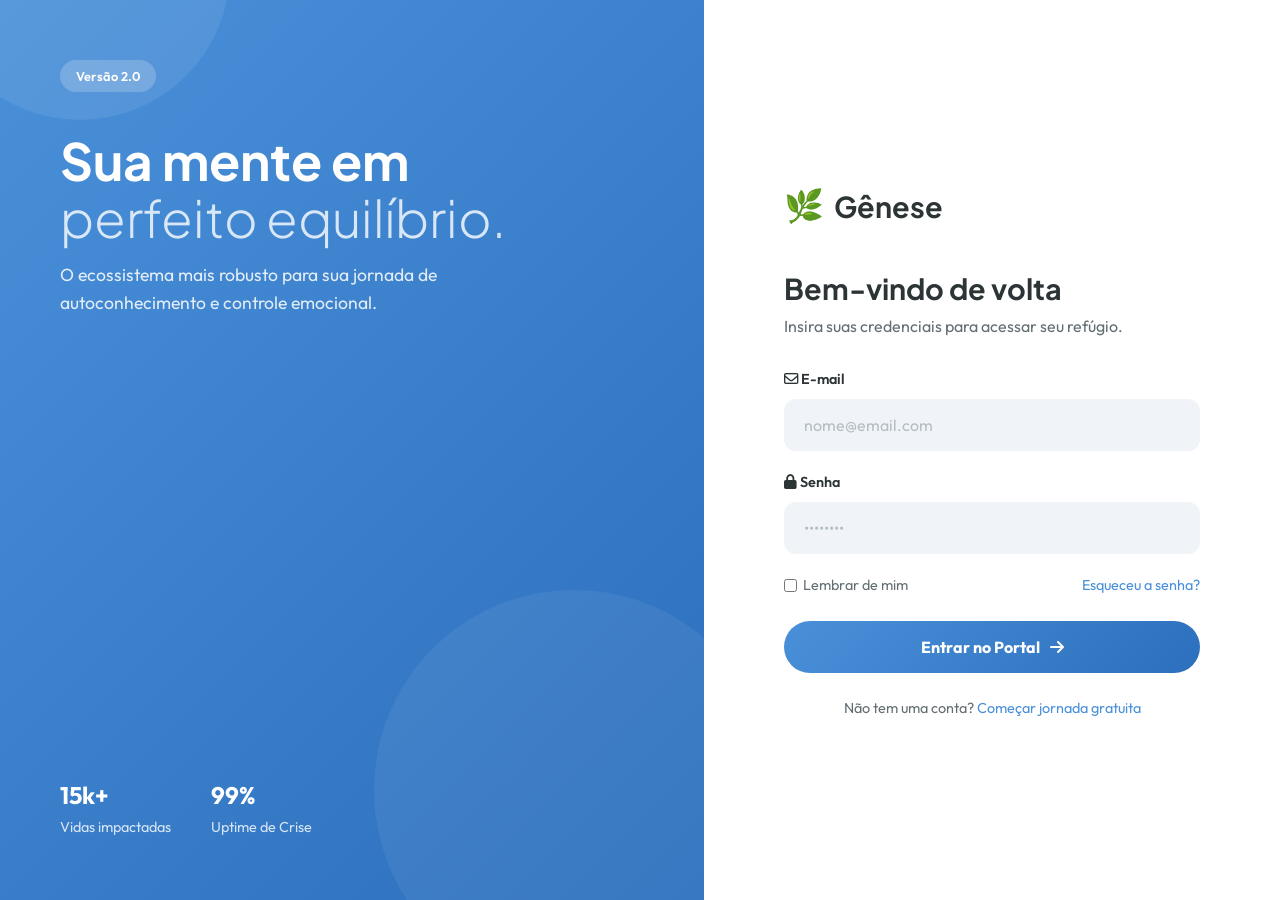
==== commit 9316993f: "feat: corrige roteamento de assets, login/cadastro e controller" ====
--- a/app/view/index.html
+++ b/app/view/index.html
@@ -12,7 +12,7 @@
     <!-- Fonts & Icons -->
     <link href="https://fonts.googleapis.com/css2?family=Plus+Jakarta+Sans:wght@300;400;500;600;700;800&family=Outfit:wght@300;400;600;700&display=swap" rel="stylesheet">
     <link rel="stylesheet" href="https://cdnjs.cloudflare.com/ajax/libs/font-awesome/6.5.0/css/all.min.css">
-    <link rel="stylesheet" href="css/style.css">
+    <link rel="stylesheet" href="style.css">
 </head>
 <body class="theme-azul">
 
@@ -1065,6 +1065,8 @@
     </footer>
 
     <!-- ====== SCRIPTS ====== -->
-    <script src="js/script.js"></script>
+<script src="js/db.js"></script>
+<script src="js/controller.js"></script>
+<script src="js/script.js"></script>
 </body>
 </html>
--- a/app/view/style.css
+++ b/app/view/style.css
@@ -0,0 +1,2437 @@
+/* ================================================================
+   GÊNESE DO EQUILÍBRIO — DESIGN SYSTEM v2.0
+   Estética: Minimalismo Terapêutico + Robustez Corporativa
+   Temas: Azul (Calma), Verde (Equilíbrio), Sépia (Acolhimento), Noturno
+   ================================================================ */
+
+/* --- VARIÁVEIS CSS (Tema Azul - Padrão) --- */
+:root {
+    --primary: #4a90d9;
+    --primary-dark: #2c6fbd;
+    --primary-light: #e8f0fc;
+    --primary-rgb: 74, 144, 217;
+    --bg-safe: #f0f4f8;
+    --bg-card: #ffffff;
+    --text-main: #2d3436;
+    --text-muted: #636e72;
+    --text-light: #b2bec3;
+    --white: #ffffff;
+    --accent-color: #4a90d9;
+    --accent-rgb: 74, 144, 217;
+    --danger: #ff7675;
+    --success: #00b894;
+    --warning: #fdcb6e;
+    --border-color: rgba(0, 0, 0, 0.06);
+
+    --radius-lg: 24px;
+    --radius-md: 12px;
+    --radius-sm: 8px;
+    --shadow: 0 4px 20px rgba(0, 0, 0, 0.06);
+    --shadow-lg: 0 10px 40px rgba(0, 0, 0, 0.1);
+    --transition: all 0.3s cubic-bezier(0.4, 0, 0.2, 1);
+    --transition-fast: all 0.15s ease;
+
+    --sidebar-width: 280px;
+    --topbar-height: 70px;
+}
+
+/* --- TEMA VERDE (Equilíbrio) --- */
+.theme-verde {
+    --primary: #51b194;
+    --primary-dark: #3d8a73;
+    --primary-light: #e8f5f1;
+    --primary-rgb: 81, 177, 148;
+    --bg-safe: #f4faf7;
+    --accent-color: #51b194;
+    --accent-rgb: 81, 177, 148;
+}
+
+/* --- TEMA SÉPIA (Acolhimento) --- */
+.theme-sepia {
+    --primary: #b08968;
+    --primary-dark: #8c6b4f;
+    --primary-light: #f5efe8;
+    --primary-rgb: 176, 137, 104;
+    --bg-safe: #faf6f1;
+    --accent-color: #b08968;
+    --accent-rgb: 176, 137, 104;
+}
+
+/* --- TEMA NOTURNO --- */
+.theme-noturno {
+    --primary: #6c5ce7;
+    --primary-dark: #5541d9;
+    --primary-light: #2d2d44;
+    --primary-rgb: 108, 92, 231;
+    --bg-safe: #1a1a2e;
+    --bg-card: #22223a;
+    --text-main: #e0e0e0;
+    --text-muted: #a0a0b0;
+    --text-light: #6c6c80;
+    --white: #22223a;
+    --border-color: rgba(255, 255, 255, 0.08);
+    --accent-color: #6c5ce7;
+    --accent-rgb: 108, 92, 231;
+    --shadow: 0 4px 20px rgba(0, 0, 0, 0.3);
+}
+
+/* --- RESET & BASE --- */
+*,
+*::before,
+*::after {
+    margin: 0;
+    padding: 0;
+    box-sizing: border-box;
+}
+
+body {
+    font-family: 'Outfit', sans-serif;
+    background-color: var(--bg-safe);
+    color: var(--text-main);
+    overflow-x: hidden;
+    line-height: 1.6;
+    -webkit-font-smoothing: antialiased;
+}
+
+h1, h2, h3, h4, h5, h6 {
+    font-family: 'Plus Jakarta Sans', sans-serif;
+    font-weight: 700;
+    line-height: 1.2;
+}
+
+a {
+    color: var(--primary);
+    text-decoration: none;
+    transition: var(--transition-fast);
+}
+
+a:hover { opacity: 0.8; }
+
+a:focus-visible,
+button:focus-visible,
+input:focus-visible,
+select:focus-visible,
+textarea:focus-visible {
+    outline: 3px solid var(--primary);
+    outline-offset: 2px;
+}
+
+img { max-width: 100%; height: auto; }
+
+/* --- UTILITIES --- */
+.hidden { display: none !important; }
+.sr-only {
+    position: absolute;
+    width: 1px;
+    height: 1px;
+    padding: 0;
+    margin: -1px;
+    overflow: hidden;
+    clip: rect(0, 0, 0, 0);
+    white-space: nowrap;
+    border: 0;
+}
+
+.skip-link {
+    position: absolute;
+    top: -100%;
+    left: 16px;
+    background: var(--primary);
+    color: #fff;
+    padding: 12px 24px;
+    border-radius: var(--radius-md);
+    z-index: 100000;
+    font-weight: 600;
+    transition: top 0.3s;
+}
+
+.skip-link:focus {
+    top: 16px;
+}
+
+/* --- MODE ZEN --- */
+.zen-mode .sidebar,
+.zen-mode .top-bar,
+.zen-mode .fab-tools,
+.zen-mode .sos-btn,
+.zen-mode .stats-row,
+.zen-mode .col-right,
+.zen-mode .heatmap-legend,
+.zen-mode #checkin-rapido,
+.zen-mode #heatmap-anual,
+.zen-mode .app-footer {
+    display: none !important;
+}
+
+.zen-mode #app-dashboard {
+    grid-template-columns: 1fr;
+}
+
+.zen-mode .main-content {
+    max-width: 700px;
+    margin: 0 auto;
+    padding-top: 40px;
+}
+
+.zen-mode .dashboard-grid {
+    grid-template-columns: 1fr;
+}
+
+/* ================================================================
+   PORTAL DE AUTENTICAÇÃO (SPLIT SCREEN)
+   ================================================================ */
+
+.auth-overlay {
+    min-height: 100vh;
+    display: flex;
+    align-items: center;
+    justify-content: center;
+    background: var(--bg-card);
+}
+
+.auth-container {
+    display: grid;
+    grid-template-columns: 1.1fr 0.9fr;
+    width: 100%;
+    min-height: 100vh;
+    max-width: 1600px;
+}
+
+/* Lado Visual */
+.auth-visual {
+    background: linear-gradient(135deg, var(--primary), var(--primary-dark));
+    padding: 60px;
+    display: flex;
+    flex-direction: column;
+    justify-content: space-between;
+    color: #fff;
+    position: relative;
+    overflow: hidden;
+}
+
+.auth-visual::before {
+    content: '';
+    position: absolute;
+    top: -20%;
+    left: -10%;
+    width: 300px;
+    height: 300px;
+    background: rgba(255,255,255,0.08);
+    border-radius: 50%;
+}
+
+.auth-visual::after {
+    content: '';
+    position: absolute;
+    bottom: -10%;
+    right: -10%;
+    width: 400px;
+    height: 400px;
+    background: rgba(255,255,255,0.06);
+    border-radius: 50%;
+}
+
+.badge-new {
+    background: rgba(255,255,255,0.2);
+    padding: 6px 16px;
+    border-radius: 20px;
+    font-size: 0.8rem;
+    font-weight: 600;
+    display: inline-block;
+    backdrop-filter: blur(4px);
+}
+
+.visual-content h2 {
+    font-size: 3.2rem;
+    margin-top: 40px;
+    line-height: 1.1;
+}
+
+.visual-content h2 span {
+    opacity: 0.8;
+    font-weight: 300;
+}
+
+.visual-content p {
+    margin-top: 16px;
+    opacity: 0.85;
+    font-size: 1.1rem;
+    max-width: 400px;
+}
+
+.visual-footer {
+    display: flex;
+    gap: 40px;
+    position: relative;
+    z-index: 1;
+}
+
+.stat-item strong { font-size: 1.5rem; display: block; }
+.stat-item span { font-size: 0.9rem; opacity: 0.8; }
+
+/* Lado Form */
+.auth-forms {
+    padding: 60px 80px;
+    display: flex;
+    flex-direction: column;
+    justify-content: center;
+    background: var(--bg-card);
+}
+
+.brand-header {
+    margin-bottom: 40px;
+    display: flex;
+    align-items: center;
+    gap: 10px;
+}
+
+.logo-icon { font-size: 2rem; }
+.brand-header h1 { font-size: 1.8rem; color: var(--text-main); }
+
+.auth-form-content {
+    transition: opacity 0.3s ease;
+}
+
+.auth-form-content h3 { font-size: 1.8rem; margin-bottom: 8px; }
+.subtitle { color: var(--text-muted); margin-bottom: 28px; }
+
+/* --- Inputs --- */
+.input-field { margin-bottom: 20px; }
+.input-field label {
+    display: block;
+    font-weight: 600;
+    margin-bottom: 8px;
+    font-size: 0.9rem;
+    color: var(--text-main);
+}
+
+.input-field input,
+.input-field textarea,
+.input-field select {
+    width: 100%;
+    padding: 14px 18px;
+    border-radius: var(--radius-md);
+    border: 2px solid transparent;
+    background: var(--bg-safe);
+    transition: var(--transition);
+    font-size: 1rem;
+    font-family: 'Outfit', sans-serif;
+    color: var(--text-main);
+}
+
+.input-field input:focus,
+.input-field textarea:focus,
+.input-field select:focus {
+    outline: none;
+    background: var(--bg-card);
+    border-color: var(--primary);
+    box-shadow: 0 0 0 4px rgba(var(--primary-rgb), 0.15);
+}
+
+.input-field input::placeholder,
+.input-field textarea::placeholder {
+    color: var(--text-light);
+}
+
+.input-row {
+    display: flex;
+    gap: 16px;
+    flex-wrap: wrap;
+}
+
+.input-row .input-field {
+    flex: 1;
+    min-width: 150px;
+}
+
+/* Password Meter */
+.password-meter {
+    margin-top: 8px;
+}
+
+.meter-bar {
+    height: 6px;
+    background: var(--bg-safe);
+    border-radius: 3px;
+    overflow: hidden;
+}
+
+.meter-fill {
+    height: 100%;
+    width: 0;
+    border-radius: 3px;
+    transition: width 0.4s, background 0.4s;
+    background: var(--danger);
+}
+
+.meter-fill.weak { width: 25%; background: var(--danger); }
+.meter-fill.fair { width: 50%; background: var(--warning); }
+.meter-fill.good { width: 75%; background: #ffa502; }
+.meter-fill.strong { width: 100%; background: var(--success); }
+
+.password-meter small {
+    color: var(--text-muted);
+    font-size: 0.8rem;
+    margin-top: 4px;
+    display: block;
+}
+
+/* --- Buttons --- */
+.btn-main {
+    width: 100%;
+    padding: 16px;
+    border-radius: 50px;
+    border: none;
+    background: linear-gradient(135deg, var(--primary), var(--primary-dark));
+    color: #fff;
+    font-weight: 700;
+    cursor: pointer;
+    transition: var(--transition);
+    display: flex;
+    justify-content: center;
+    align-items: center;
+    gap: 10px;
+    font-size: 1rem;
+    font-family: 'Outfit', sans-serif;
+}
+
+.btn-main:hover {
+    transform: translateY(-2px);
+    box-shadow: 0 8px 25px rgba(var(--primary-rgb), 0.35);
+}
+
+.btn-main:active { transform: translateY(0); }
+
+.btn-submit {
+    padding: 12px 24px;
+    border-radius: 50px;
+    border: none;
+    background: linear-gradient(135deg, var(--primary), var(--primary-dark));
+    color: #fff;
+    font-weight: 600;
+    cursor: pointer;
+    transition: var(--transition);
+    font-family: 'Outfit', sans-serif;
+    font-size: 0.9rem;
+}
+
+.btn-submit:hover {
+    transform: translateY(-1px);
+    box-shadow: 0 4px 15px rgba(var(--primary-rgb), 0.3);
+}
+
+.btn-secondary {
+    background: var(--bg-safe);
+    color: var(--text-main);
+}
+
+.btn-secondary:hover {
+    background: var(--primary-light);
+    box-shadow: none;
+}
+
+.btn-sm { padding: 8px 16px; font-size: 0.85rem; }
+
+.btn-icon {
+    width: 42px;
+    height: 42px;
+    border-radius: 50%;
+    border: 1px solid var(--border-color);
+    background: var(--bg-card);
+    cursor: pointer;
+    display: flex;
+    align-items: center;
+    justify-content: center;
+    transition: var(--transition);
+    color: var(--text-muted);
+    font-size: 1.1rem;
+}
+
+.btn-icon:hover {
+    background: var(--primary-light);
+    color: var(--primary);
+}
+
+.btn-icon-text {
+    padding: 8px 16px;
+    border-radius: 50px;
+    border: 1px solid var(--border-color);
+    background: var(--bg-card);
+    cursor: pointer;
+    display: flex;
+    align-items: center;
+    gap: 6px;
+    transition: var(--transition);
+    color: var(--text-muted);
+    font-family: 'Outfit', sans-serif;
+    font-size: 0.85rem;
+    font-weight: 500;
+}
+
+.btn-icon-text:hover {
+    background: var(--primary-light);
+    color: var(--primary);
+}
+
+.btn-back {
+    background: none;
+    border: none;
+    color: var(--text-muted);
+    cursor: pointer;
+    font-size: 0.9rem;
+    margin-bottom: 16px;
+    display: inline-flex;
+    align-items: center;
+    gap: 6px;
+    transition: var(--transition-fast);
+    font-family: 'Outfit', sans-serif;
+}
+
+.btn-back:hover { color: var(--primary); }
+
+.btn-security {
+    padding: 10px 18px;
+    border-radius: 50px;
+    border: 1px solid var(--border-color);
+    background: var(--bg-card);
+    cursor: pointer;
+    font-weight: 600;
+    display: flex;
+    align-items: center;
+    gap: 8px;
+    transition: var(--transition);
+    font-family: 'Outfit', sans-serif;
+    font-size: 0.85rem;
+    color: var(--text-muted);
+}
+
+.btn-security:hover {
+    background: var(--primary-light);
+    color: var(--primary);
+}
+
+.btn-menu-mobile {
+    display: none;
+    width: 42px;
+    height: 42px;
+    border-radius: 50%;
+    border: 1px solid var(--border-color);
+    background: var(--bg-card);
+    cursor: pointer;
+    align-items: center;
+    justify-content: center;
+    color: var(--text-main);
+    font-size: 1.2rem;
+}
+
+/* Form Options */
+.form-options {
+    display: flex;
+    justify-content: space-between;
+    align-items: center;
+    margin-bottom: 24px;
+    font-size: 0.9rem;
+}
+
+.remember-me {
+    display: flex;
+    align-items: center;
+    gap: 6px;
+    color: var(--text-muted);
+    cursor: pointer;
+}
+
+.switch-text {
+    text-align: center;
+    margin-top: 24px;
+    color: var(--text-muted);
+    font-size: 0.9rem;
+}
+
+/* Chips */
+.chip {
+    padding: 8px 18px;
+    border-radius: 50px;
+    border: 2px solid var(--border-color);
+    background: var(--bg-card);
+    cursor: pointer;
+    transition: var(--transition);
+    font-family: 'Outfit', sans-serif;
+    font-size: 0.85rem;
+    font-weight: 500;
+    color: var(--text-muted);
+}
+
+.chip:hover,
+.chip.active,
+.chip[aria-pressed="true"] {
+    background: var(--primary);
+    color: #fff;
+    border-color: var(--primary);
+}
+
+.focus-chips,
+.dream-tags {
+    display: flex;
+    flex-wrap: wrap;
+    gap: 8px;
+    margin-bottom: 16px;
+}
+
+.onboarding-step {
+    border: none;
+    margin-bottom: 24px;
+}
+
+.onboarding-step legend {
+    font-weight: 600;
+    margin-bottom: 12px;
+    font-size: 0.9rem;
+}
+
+/* ================================================================
+   DASHBOARD LAYOUT
+   ================================================================ */
+
+#app-dashboard {
+    display: grid;
+    grid-template-columns: var(--sidebar-width) 1fr;
+    min-height: 100vh;
+}
+
+/* --- SIDEBAR --- */
+.sidebar {
+    background: var(--bg-card);
+    border-right: 1px solid var(--border-color);
+    padding: 24px;
+    display: flex;
+    flex-direction: column;
+    gap: 16px;
+    position: sticky;
+    top: 0;
+    height: 100vh;
+    overflow-y: auto;
+}
+
+/* Avatar */
+.avatar-container {
+    text-align: center;
+    padding: 16px 0;
+}
+
+.avatar-container svg {
+    filter: drop-shadow(0 4px 12px rgba(var(--primary-rgb), 0.3));
+    transition: var(--transition);
+}
+
+.avatar-level {
+    display: block;
+    margin-top: 8px;
+    font-weight: 600;
+    font-size: 0.85rem;
+    color: var(--primary);
+}
+
+/* Navigation */
+.nav-group { margin-bottom: 8px; }
+.nav-group small {
+    text-transform: uppercase;
+    letter-spacing: 1.5px;
+    color: var(--text-light);
+    font-size: 0.65rem;
+    font-weight: 800;
+    margin-bottom: 8px;
+    display: block;
+    padding-left: 16px;
+}
+
+.nav-link {
+    display: flex;
+    align-items: center;
+    gap: 12px;
+    padding: 10px 16px;
+    text-decoration: none;
+    color: var(--text-muted);
+    border-radius: var(--radius-md);
+    transition: var(--transition);
+    font-weight: 500;
+    font-size: 0.9rem;
+}
+
+.nav-link:hover,
+.nav-link.active {
+    background: var(--primary-light);
+    color: var(--primary);
+}
+
+.nav-link.active {
+    font-weight: 600;
+}
+
+.nav-link i {
+    width: 20px;
+    text-align: center;
+    font-size: 0.95rem;
+}
+
+/* Sidebar Footer */
+.sidebar-footer {
+    margin-top: auto;
+    display: flex;
+    flex-direction: column;
+    gap: 12px;
+}
+
+.user-card-mini {
+    display: flex;
+    align-items: center;
+    gap: 12px;
+    padding: 12px;
+    background: var(--bg-safe);
+    border-radius: var(--radius-md);
+}
+
+.u-info strong { display: block; font-size: 0.9rem; }
+.u-info span { font-size: 0.75rem; color: var(--text-muted); }
+
+/* --- MAIN CONTENT --- */
+.main-content {
+    padding: 30px 40px;
+    overflow-y: auto;
+    min-height: 100vh;
+}
+
+/* Top Bar */
+.top-bar {
+    display: flex;
+    justify-content: space-between;
+    align-items: center;
+    margin-bottom: 30px;
+    flex-wrap: wrap;
+    gap: 12px;
+}
+
+.top-bar .actions {
+    display: flex;
+    align-items: center;
+    gap: 10px;
+}
+
+.theme-selector-wrap select {
+    padding: 8px 14px;
+    border-radius: 50px;
+    border: 1px solid var(--border-color);
+    background: var(--bg-card);
+    font-family: 'Outfit', sans-serif;
+    font-size: 0.85rem;
+    cursor: pointer;
+    color: var(--text-main);
+    transition: var(--transition);
+}
+
+.theme-selector-wrap select:hover {
+    border-color: var(--primary);
+}
+
+/* Streak Counter */
+.streak-counter {
+    display: flex;
+    align-items: center;
+    gap: 8px;
+    padding: 10px 20px;
+    background: var(--bg-card);
+    border-radius: 50px;
+    box-shadow: var(--shadow);
+    font-weight: 600;
+    transition: var(--transition);
+}
+
+.streak-counter i {
+    color: #ff6b6b;
+    font-size: 1.2rem;
+}
+
+.streak-counter #streak-days {
+    font-size: 1.4rem;
+    font-weight: 800;
+    color: var(--primary);
+}
+
+.streak-label {
+    color: var(--text-muted);
+    font-weight: 500;
+    font-size: 0.85rem;
+}
+
+.streak-counter progress {
+    width: 80px;
+    height: 6px;
+    border-radius: 3px;
+    appearance: none;
+    -webkit-appearance: none;
+}
+
+.streak-counter progress::-webkit-progress-bar {
+    background: var(--bg-safe);
+    border-radius: 3px;
+}
+
+.streak-counter progress::-webkit-progress-value {
+    background: linear-gradient(90deg, var(--primary), var(--accent-color));
+    border-radius: 3px;
+}
+
+/* Streak glow effect */
+.streak-counter.streak-fire {
+    box-shadow: 0 0 20px rgba(var(--primary-rgb), 0.3),
+                0 0 40px rgba(var(--primary-rgb), 0.1);
+}
+
+.streak-counter.streak-blaze {
+    box-shadow: 0 0 30px rgba(74, 144, 217, 0.4),
+                0 0 60px rgba(74, 144, 217, 0.15);
+    animation: blueFireGlow 2s ease-in-out infinite alternate;
+}
+
+@keyframes blueFireGlow {
+    0% { filter: drop-shadow(0 0 8px rgba(74, 144, 217, 0.4)); }
+    100% { filter: drop-shadow(0 0 20px rgba(74, 144, 217, 0.7)); }
+}
+
+/* --- PAGES --- */
+.page-content {
+    display: none;
+    animation: fadeIn 0.3s ease;
+}
+
+.page-content.active {
+    display: block;
+}
+
+@keyframes fadeIn {
+    from { opacity: 0; transform: translateY(8px); }
+    to { opacity: 1; transform: translateY(0); }
+}
+
+.page-title {
+    font-size: 1.8rem;
+    margin-bottom: 24px;
+    color: var(--text-main);
+}
+
+.section-desc {
+    color: var(--text-muted);
+    margin-bottom: 20px;
+    font-size: 0.95rem;
+}
+
+/* --- CARDS --- */
+.card {
+    background: var(--bg-card);
+    padding: 28px;
+    border-radius: var(--radius-lg);
+    box-shadow: var(--shadow);
+    border: 1px solid var(--border-color);
+    margin-bottom: 24px;
+    transition: var(--transition);
+}
+
+.card:hover {
+    box-shadow: var(--shadow-lg);
+}
+
+.card h3 {
+    font-size: 1.15rem;
+    margin-bottom: 16px;
+    display: flex;
+    align-items: center;
+    gap: 8px;
+}
+
+.card h3 i { color: var(--primary); }
+
+.card-full-width { grid-column: 1 / -1; }
+
+/* Dashboard Grid */
+.dashboard-grid {
+    display: grid;
+    grid-template-columns: 1fr 350px;
+    gap: 24px;
+    margin-bottom: 24px;
+}
+
+/* --- CHECK-IN RÁPIDO (Feature #16) --- */
+#checkin-rapido {
+    text-align: center;
+    margin-bottom: 24px;
+}
+
+#checkin-rapido h2 {
+    font-size: 1.5rem;
+    margin-bottom: 16px;
+}
+
+.likert-faces {
+    display: flex;
+    justify-content: center;
+    gap: 12px;
+}
+
+.face-option {
+    cursor: pointer;
+    position: relative;
+}
+
+.face-option input[type="radio"] {
+    position: absolute;
+    opacity: 0;
+    pointer-events: none;
+}
+
+.face {
+    font-size: 2.5rem;
+    display: block;
+    transition: var(--transition);
+    border-radius: 50%;
+    padding: 8px;
+}
+
+.face-option input:checked + .face,
+.face:hover {
+    transform: scale(1.3);
+    filter: drop-shadow(0 4px 12px rgba(var(--primary-rgb), 0.4));
+}
+
+.face-option input:focus-visible + .face {
+    outline: 3px solid var(--primary);
+    outline-offset: 4px;
+}
+
+/* --- JOURNAL / DIÁRIO --- */
+.journal-trigger h2 {
+    font-size: 1.3rem;
+    display: flex;
+    align-items: center;
+    gap: 8px;
+    margin-bottom: 16px;
+}
+
+.mood-selector {
+    display: flex;
+    gap: 8px;
+    margin-bottom: 16px;
+}
+
+.btn-mood {
+    font-size: 1.8rem;
+    background: none;
+    border: 3px solid transparent;
+    border-radius: 50%;
+    width: 52px;
+    height: 52px;
+    cursor: pointer;
+    transition: var(--transition);
+    display: flex;
+    align-items: center;
+    justify-content: center;
+}
+
+.btn-mood:hover,
+.btn-mood.active,
+.btn-mood[aria-pressed="true"] {
+    border-color: var(--primary);
+    background: var(--primary-light);
+    transform: scale(1.1);
+}
+
+.journal-trigger textarea {
+    width: 100%;
+    min-height: 120px;
+    border: 2px solid var(--border-color);
+    border-radius: var(--radius-md);
+    background: var(--bg-safe);
+    font-size: 1.05rem;
+    padding: 16px;
+    resize: vertical;
+    transition: var(--transition);
+    font-family: 'Outfit', sans-serif;
+    color: var(--text-main);
+}
+
+.journal-trigger textarea:focus {
+    outline: none;
+    border-color: var(--primary);
+    box-shadow: 0 0 0 4px rgba(var(--primary-rgb), 0.1);
+    background: var(--bg-card);
+}
+
+.card-footer {
+    display: flex;
+    justify-content: space-between;
+    align-items: center;
+    margin-top: 16px;
+}
+
+.privacy-note {
+    color: var(--text-muted);
+    font-size: 0.8rem;
+    display: flex;
+    align-items: center;
+    gap: 6px;
+}
+
+/* IA Feedback */
+.ia-feedback {
+    margin-top: 20px;
+    padding: 20px;
+    background: var(--primary-light);
+    border-radius: var(--radius-md);
+    border-left: 4px solid var(--primary);
+    animation: fadeIn 0.5s ease;
+}
+
+.ia-feedback h4 {
+    margin-bottom: 8px;
+    color: var(--primary);
+}
+
+.book-suggestion {
+    margin-top: 8px;
+    font-style: italic;
+    color: var(--text-muted);
+}
+
+/* Stats Row */
+.stats-row {
+    display: grid;
+    grid-template-columns: repeat(3, 1fr);
+    gap: 16px;
+    margin-bottom: 24px;
+}
+
+.mini-card {
+    background: var(--bg-card);
+    padding: 20px;
+    border-radius: var(--radius-lg);
+    box-shadow: var(--shadow);
+    border: 1px solid var(--border-color);
+    text-align: center;
+    transition: var(--transition);
+}
+
+.mini-card:hover {
+    transform: translateY(-2px);
+    box-shadow: var(--shadow-lg);
+}
+
+.mini-card i {
+    font-size: 1.5rem;
+    color: var(--primary);
+    margin-bottom: 8px;
+}
+
+.mini-card p {
+    font-size: 0.8rem;
+    color: var(--text-muted);
+    margin-bottom: 4px;
+}
+
+.mini-card strong {
+    font-size: 1.3rem;
+    color: var(--text-main);
+}
+
+/* --- AFIRMAÇÃO DIÁRIA (Feature #21) --- */
+.card-flip {
+    perspective: 1000px;
+    height: 120px;
+    cursor: pointer;
+}
+
+.card-flip-inner {
+    position: relative;
+    width: 100%;
+    height: 100%;
+    text-align: center;
+    transition: transform 0.6s;
+    transform-style: preserve-3d;
+}
+
+.card-flip.flipped .card-flip-inner {
+    transform: rotateY(180deg);
+}
+
+.card-front,
+.card-back {
+    position: absolute;
+    width: 100%;
+    height: 100%;
+    backface-visibility: hidden;
+    display: flex;
+    align-items: center;
+    justify-content: center;
+    border-radius: var(--radius-md);
+    padding: 20px;
+}
+
+.card-front {
+    background: linear-gradient(135deg, var(--primary), var(--primary-dark));
+    color: #fff;
+    font-size: 1.2rem;
+}
+
+.card-back {
+    background: var(--primary-light);
+    color: var(--text-main);
+    transform: rotateY(180deg);
+    font-size: 1.1rem;
+    font-style: italic;
+    font-weight: 500;
+    line-height: 1.5;
+}
+
+/* --- GAMIFICATION --- */
+.gamification-card .badge-grid {
+    display: flex;
+    gap: 12px;
+    margin-bottom: 16px;
+    flex-wrap: wrap;
+}
+
+.badge-icon {
+    font-size: 1.8rem;
+    width: 50px;
+    height: 50px;
+    display: flex;
+    align-items: center;
+    justify-content: center;
+    border-radius: 50%;
+    background: var(--primary-light);
+    transition: var(--transition);
+}
+
+.badge-icon.locked {
+    filter: grayscale(100%);
+    opacity: 0.4;
+}
+
+.xp-bar-container { margin-top: 8px; }
+
+.xp-info {
+    display: flex;
+    justify-content: space-between;
+    font-size: 0.85rem;
+    font-weight: 600;
+    margin-bottom: 6px;
+}
+
+.xp-bar {
+    height: 8px;
+    background: var(--bg-safe);
+    border-radius: 4px;
+    overflow: hidden;
+}
+
+.xp-fill {
+    height: 100%;
+    background: linear-gradient(90deg, var(--primary), var(--accent-color));
+    border-radius: 4px;
+    width: 0;
+    transition: width 0.5s ease;
+}
+
+/* --- DESAFIO SOCIAL (Feature #23) --- */
+.desafio-missao {
+    font-size: 1.1rem;
+    font-weight: 500;
+    margin-bottom: 16px;
+    min-height: 60px;
+    line-height: 1.5;
+}
+
+/* --- BACKUP (Feature #24) --- */
+.cloud-sync {
+    text-align: center;
+    padding: 12px 0;
+}
+
+.cloud-icon {
+    font-size: 2.2rem;
+    color: var(--primary);
+    margin-bottom: 8px;
+    animation: cloudPulse 3s ease-in-out infinite;
+}
+
+@keyframes cloudPulse {
+    0%, 100% { transform: translateY(0); }
+    50% { transform: translateY(-5px); }
+}
+
+.cloud-sync p { font-weight: 600; font-size: 0.95rem; }
+.cloud-sync small { color: var(--text-muted); font-size: 0.8rem; }
+
+/* --- SCREEN TIME (Feature #22) --- */
+.screen-time-display {
+    text-align: center;
+    margin: 8px 0;
+}
+
+.screen-time-display strong {
+    font-size: 2rem;
+    color: var(--primary);
+    font-family: 'Plus Jakarta Sans', sans-serif;
+}
+
+/* --- HEATMAP (Feature #6) --- */
+.year-grid {
+    display: grid;
+    grid-template-columns: repeat(52, 1fr);
+    gap: 2px;
+    margin: 16px 0;
+}
+
+.year-grid .day-cell {
+    width: 100%;
+    aspect-ratio: 1;
+    border-radius: 3px;
+    background: #e0e0e0;
+    transition: var(--transition-fast);
+    cursor: default;
+}
+
+.heatmap-legend {
+    display: flex;
+    gap: 16px;
+    justify-content: center;
+    margin-top: 12px;
+    font-size: 0.8rem;
+    color: var(--text-muted);
+    flex-wrap: wrap;
+}
+
+.legend-box {
+    display: inline-block;
+    width: 14px;
+    height: 14px;
+    border-radius: 3px;
+    vertical-align: middle;
+    margin-right: 4px;
+}
+
+/* --- GRATIDÃO (Feature #5) --- */
+#btn-finalizar-dia:disabled {
+    opacity: 0.5;
+    cursor: not-allowed;
+}
+
+#btn-finalizar-dia:not(:disabled) {
+    animation: gentlePulse 2s ease-in-out infinite;
+}
+
+@keyframes gentlePulse {
+    0%, 100% { box-shadow: 0 0 0 0 rgba(var(--primary-rgb), 0.3); }
+    50% { box-shadow: 0 0 0 10px rgba(var(--primary-rgb), 0); }
+}
+
+/* --- SONHOS (Feature #15) --- */
+.historico-list {
+    margin-top: 16px;
+}
+
+.sonho-item {
+    padding: 12px;
+    background: var(--bg-safe);
+    border-radius: var(--radius-md);
+    margin-bottom: 8px;
+    display: flex;
+    justify-content: space-between;
+    align-items: flex-start;
+    gap: 12px;
+}
+
+.sonho-item .sonho-tags {
+    display: flex;
+    gap: 4px;
+    flex-wrap: wrap;
+}
+
+.sonho-tag {
+    padding: 2px 10px;
+    border-radius: 50px;
+    background: var(--primary-light);
+    color: var(--primary);
+    font-size: 0.7rem;
+    font-weight: 600;
+}
+
+/* --- TABLE --- */
+.table-historico {
+    width: 100%;
+    border-collapse: collapse;
+    margin-top: 12px;
+}
+
+.table-historico th,
+.table-historico td {
+    padding: 12px 16px;
+    text-align: left;
+    border-bottom: 1px solid var(--border-color);
+    font-size: 0.9rem;
+}
+
+.table-historico th {
+    font-weight: 700;
+    font-size: 0.8rem;
+    text-transform: uppercase;
+    letter-spacing: 0.5px;
+    color: var(--text-muted);
+    background: var(--bg-safe);
+}
+
+.table-historico tr:hover td {
+    background: var(--primary-light);
+}
+
+.btn-action {
+    background: none;
+    border: none;
+    cursor: pointer;
+    font-size: 1rem;
+    padding: 4px 8px;
+    border-radius: var(--radius-sm);
+    transition: var(--transition-fast);
+}
+
+.btn-action:hover { background: var(--danger); color: #fff; }
+
+/* --- EDUCACIONAL (Schema.org) --- */
+.edu-article {
+    background: var(--bg-card);
+    border-radius: var(--radius-lg);
+    box-shadow: var(--shadow);
+    border: 1px solid var(--border-color);
+    margin-bottom: 24px;
+    overflow: hidden;
+    transition: var(--transition);
+}
+
+.edu-article:hover {
+    box-shadow: var(--shadow-lg);
+}
+
+.edu-article header {
+    padding: 24px 28px;
+    display: flex;
+    justify-content: space-between;
+    align-items: center;
+    border-bottom: 1px solid var(--border-color);
+}
+
+.edu-article h3 {
+    font-size: 1.2rem;
+    display: flex;
+    align-items: center;
+    gap: 10px;
+    margin: 0;
+}
+
+.edu-article h3 i { color: var(--primary); }
+
+.edu-badge {
+    padding: 4px 14px;
+    border-radius: 50px;
+    background: var(--primary-light);
+    color: var(--primary);
+    font-size: 0.75rem;
+    font-weight: 600;
+}
+
+.edu-body {
+    padding: 24px 28px;
+}
+
+.edu-body p {
+    line-height: 1.8;
+    color: var(--text-main);
+    font-size: 0.95rem;
+}
+
+.edu-aside {
+    margin-top: 16px;
+    padding: 16px 20px;
+    background: var(--primary-light);
+    border-radius: var(--radius-md);
+    border-left: 4px solid var(--primary);
+    font-size: 0.9rem;
+    line-height: 1.7;
+}
+
+.edu-aside strong {
+    display: block;
+    margin-bottom: 6px;
+    color: var(--primary);
+}
+
+/* --- GATILHOS (Feature #3) --- */
+.correlation-positive { color: var(--success); font-weight: 600; }
+.correlation-negative { color: var(--danger); font-weight: 600; }
+.correlation-neutral { color: var(--text-muted); }
+
+/* --- ECONOMIA DE VÍCIOS (Feature #11) --- */
+.eco-resultado {
+    margin-top: 24px;
+    text-align: center;
+    animation: fadeIn 0.5s ease;
+}
+
+.eco-total {
+    margin-bottom: 16px;
+}
+
+.eco-total span {
+    display: block;
+    color: var(--text-muted);
+    font-size: 0.9rem;
+}
+
+.eco-total strong {
+    font-size: 2.5rem;
+    color: var(--success);
+    font-family: 'Plus Jakarta Sans', sans-serif;
+}
+
+.eco-chart {
+    display: flex;
+    align-items: flex-end;
+    justify-content: center;
+    gap: 8px;
+    height: 150px;
+    margin-top: 16px;
+}
+
+.eco-bar {
+    width: 40px;
+    background: linear-gradient(to top, var(--primary), var(--accent-color));
+    border-radius: 6px 6px 0 0;
+    transition: height 0.5s ease;
+    position: relative;
+}
+
+.eco-bar-label {
+    position: absolute;
+    bottom: -22px;
+    left: 50%;
+    transform: translateX(-50%);
+    font-size: 0.7rem;
+    color: var(--text-muted);
+    white-space: nowrap;
+}
+
+/* --- MURAL DE RESILIÊNCIA --- */
+.mural-grid {
+    display: grid;
+    grid-template-columns: repeat(auto-fill, minmax(120px, 1fr));
+    gap: 12px;
+    margin-top: 12px;
+}
+
+.mural-record {
+    padding: 16px;
+    background: linear-gradient(135deg, var(--primary-light), var(--bg-safe));
+    border-radius: var(--radius-md);
+    text-align: center;
+    border: 1px solid var(--border-color);
+}
+
+.mural-record strong {
+    display: block;
+    font-size: 1.5rem;
+    color: var(--primary);
+}
+
+.mural-record small {
+    color: var(--text-muted);
+    font-size: 0.75rem;
+}
+
+/* --- CHATBOT LUMI (Feature #4) --- */
+.chat-container {
+    padding: 0;
+    overflow: hidden;
+}
+
+.chat-header {
+    padding: 20px 24px;
+    border-bottom: 1px solid var(--border-color);
+    display: flex;
+    align-items: center;
+    gap: 12px;
+}
+
+.chat-avatar { font-size: 2rem; }
+.chat-header strong { display: block; }
+.chat-header small { color: var(--text-muted); font-size: 0.8rem; }
+
+.chat-messages {
+    list-style: none;
+    padding: 20px 24px;
+    max-height: 500px;
+    overflow-y: auto;
+    display: flex;
+    flex-direction: column;
+    gap: 16px;
+}
+
+.msg-bot,
+.msg-user {
+    display: flex;
+    gap: 10px;
+    max-width: 85%;
+    animation: fadeIn 0.3s ease;
+}
+
+.msg-bot { align-self: flex-start; }
+.msg-user { align-self: flex-end; flex-direction: row-reverse; }
+
+.msg-avatar {
+    font-size: 1.5rem;
+    flex-shrink: 0;
+}
+
+.msg-bot p {
+    background: var(--bg-safe);
+    padding: 12px 16px;
+    border-radius: 16px 16px 16px 4px;
+    font-size: 0.95rem;
+    line-height: 1.5;
+}
+
+.msg-user p {
+    background: var(--primary);
+    color: #fff;
+    padding: 12px 16px;
+    border-radius: 16px 16px 4px 16px;
+    font-size: 0.95rem;
+    line-height: 1.5;
+}
+
+.chat-input-area {
+    padding: 16px 24px;
+    border-top: 1px solid var(--border-color);
+    display: flex;
+    gap: 10px;
+}
+
+.chat-input-area input {
+    flex: 1;
+    padding: 12px 18px;
+    border: 2px solid var(--border-color);
+    border-radius: 50px;
+    font-size: 0.95rem;
+    background: var(--bg-safe);
+    transition: var(--transition);
+    font-family: 'Outfit', sans-serif;
+    color: var(--text-main);
+}
+
+.chat-input-area input:focus {
+    outline: none;
+    border-color: var(--primary);
+}
+
+.chat-input-area .btn-submit {
+    width: 48px;
+    height: 48px;
+    border-radius: 50%;
+    padding: 0;
+    display: flex;
+    align-items: center;
+    justify-content: center;
+}
+
+/* --- POMODORO (Feature #2) --- */
+.pomodoro-display {
+    text-align: center;
+    padding: 20px 0;
+}
+
+.timer-circle {
+    width: 200px;
+    height: 200px;
+    border-radius: 50%;
+    background: var(--bg-safe);
+    border: 6px solid var(--primary);
+    display: flex;
+    align-items: center;
+    justify-content: center;
+    margin: 0 auto 24px;
+    box-shadow: 0 0 30px rgba(var(--primary-rgb), 0.15);
+}
+
+#pomodoro-time {
+    font-size: 3rem;
+    font-weight: 800;
+    font-family: 'Plus Jakarta Sans', sans-serif;
+    color: var(--text-main);
+}
+
+.pomodoro-controls {
+    display: flex;
+    justify-content: center;
+    gap: 12px;
+    margin-bottom: 16px;
+}
+
+.pomodoro-settings {
+    display: flex;
+    align-items: center;
+    justify-content: center;
+    gap: 8px;
+    font-size: 0.9rem;
+    color: var(--text-muted);
+}
+
+.pomodoro-settings input {
+    width: 60px;
+    padding: 6px 10px;
+    border: 1px solid var(--border-color);
+    border-radius: var(--radius-sm);
+    text-align: center;
+    font-family: 'Outfit', sans-serif;
+    color: var(--text-main);
+    background: var(--bg-safe);
+}
+
+.audio-control {
+    margin-top: 16px;
+    padding: 12px 16px;
+    background: var(--bg-safe);
+    border-radius: var(--radius-md);
+    display: flex;
+    align-items: center;
+    gap: 8px;
+    font-size: 0.9rem;
+}
+
+.audio-control label {
+    display: flex;
+    align-items: center;
+    gap: 8px;
+    cursor: pointer;
+    color: var(--text-muted);
+}
+
+/* --- MEDITAÇÃO (Feature #14) --- */
+.meditation-player {
+    text-align: center;
+}
+
+#audio-visualizer {
+    width: 100%;
+    max-width: 600px;
+    height: 100px;
+    background: var(--bg-safe);
+    border-radius: var(--radius-md);
+    margin-bottom: 20px;
+}
+
+.meditation-tracks {
+    display: flex;
+    flex-direction: column;
+    gap: 8px;
+    margin-bottom: 16px;
+}
+
+.meditation-track {
+    padding: 14px 20px;
+    background: var(--bg-safe);
+    border: 2px solid transparent;
+    border-radius: var(--radius-md);
+    cursor: pointer;
+    text-align: left;
+    font-family: 'Outfit', sans-serif;
+    font-size: 0.95rem;
+    font-weight: 500;
+    color: var(--text-main);
+    transition: var(--transition);
+    display: flex;
+    align-items: center;
+    gap: 10px;
+}
+
+.meditation-track:hover,
+.meditation-track.active {
+    border-color: var(--primary);
+    background: var(--primary-light);
+    color: var(--primary);
+}
+
+.meditation-track i { font-size: 0.9rem; }
+
+.player-controls {
+    display: flex;
+    align-items: center;
+    justify-content: center;
+    gap: 12px;
+    font-size: 0.9rem;
+    color: var(--text-muted);
+}
+
+.player-controls input[type="range"] {
+    width: 120px;
+    cursor: pointer;
+    accent-color: var(--primary);
+}
+
+/* --- MICRO-PASSOS (Feature #13) --- */
+.micro-list {
+    list-style: none;
+    margin: 16px 0;
+}
+
+.micro-item {
+    display: flex;
+    align-items: center;
+    gap: 12px;
+    padding: 12px 16px;
+    background: var(--bg-safe);
+    border-radius: var(--radius-md);
+    margin-bottom: 8px;
+    transition: var(--transition);
+}
+
+.micro-item.done {
+    opacity: 0.6;
+    text-decoration: line-through;
+}
+
+.micro-item input[type="checkbox"] {
+    width: 22px;
+    height: 22px;
+    accent-color: var(--primary);
+    cursor: pointer;
+    flex-shrink: 0;
+}
+
+.micro-item span { flex: 1; font-size: 0.95rem; }
+
+.micro-item .btn-action { flex-shrink: 0; }
+
+.preset-tasks {
+    display: flex;
+    flex-wrap: wrap;
+    gap: 8px;
+    align-items: center;
+    margin-top: 8px;
+}
+
+.preset-tasks small {
+    color: var(--text-muted);
+    font-size: 0.8rem;
+    font-weight: 600;
+}
+
+/* --- HIGIENE DO SONO (Feature #7) --- */
+.sono-item {
+    display: flex;
+    align-items: center;
+    gap: 12px;
+    padding: 14px 16px;
+    background: var(--bg-safe);
+    border-radius: var(--radius-md);
+    margin-bottom: 8px;
+    cursor: pointer;
+    transition: var(--transition);
+    font-size: 0.95rem;
+}
+
+.sono-item:hover { background: var(--primary-light); }
+
+.sono-item input[type="checkbox"] {
+    position: absolute;
+    opacity: 0;
+    pointer-events: none;
+}
+
+.check-visual {
+    width: 28px;
+    height: 28px;
+    border-radius: 50%;
+    border: 3px solid var(--border-color);
+    flex-shrink: 0;
+    display: flex;
+    align-items: center;
+    justify-content: center;
+    transition: var(--transition);
+    background: var(--bg-card);
+}
+
+.sono-item input:checked ~ .check-visual {
+    background: var(--success);
+    border-color: var(--success);
+}
+
+.sono-item input:checked ~ .check-visual::after {
+    content: '✓';
+    color: #fff;
+    font-size: 0.9rem;
+    font-weight: 800;
+}
+
+.sono-item input:checked ~ span:last-child {
+    text-decoration: line-through;
+    opacity: 0.6;
+}
+
+.sono-score {
+    text-align: center;
+    margin-top: 16px;
+    font-size: 1.1rem;
+}
+
+.sono-score strong {
+    color: var(--primary);
+    font-size: 1.3rem;
+}
+
+/* --- GAD-7 (Feature #8) --- */
+.gad-question {
+    margin-bottom: 24px;
+    padding-bottom: 20px;
+    border-bottom: 1px solid var(--border-color);
+}
+
+.gad-question p {
+    font-weight: 600;
+    margin-bottom: 12px;
+    font-size: 0.95rem;
+}
+
+.gad-options {
+    display: flex;
+    flex-direction: column;
+    gap: 8px;
+}
+
+.gad-options label {
+    display: flex;
+    align-items: center;
+    gap: 10px;
+    padding: 10px 14px;
+    background: var(--bg-safe);
+    border-radius: var(--radius-md);
+    cursor: pointer;
+    transition: var(--transition);
+    font-size: 0.9rem;
+}
+
+.gad-options label:hover {
+    background: var(--primary-light);
+}
+
+.gad-options input[type="radio"] {
+    accent-color: var(--primary);
+    width: 18px;
+    height: 18px;
+}
+
+.gad-result {
+    margin-top: 24px;
+    padding: 24px;
+    background: var(--primary-light);
+    border-radius: var(--radius-md);
+    border-left: 4px solid var(--primary);
+    animation: fadeIn 0.5s ease;
+}
+
+.gad-result h4 {
+    color: var(--primary);
+    margin-bottom: 8px;
+}
+
+.gad-result strong {
+    font-size: 2rem;
+    color: var(--primary);
+}
+
+/* --- GLOSSÁRIO (Feature #17) --- */
+.glossario-search {
+    margin-bottom: 20px;
+}
+
+.glossario-search input {
+    width: 100%;
+    padding: 14px 20px;
+    border: 2px solid var(--border-color);
+    border-radius: 50px;
+    font-size: 1rem;
+    background: var(--bg-safe);
+    transition: var(--transition);
+    font-family: 'Outfit', sans-serif;
+    color: var(--text-main);
+}
+
+.glossario-search input:focus {
+    outline: none;
+    border-color: var(--primary);
+    box-shadow: 0 0 0 4px rgba(var(--primary-rgb), 0.1);
+}
+
+.glossario-list {
+    display: flex;
+    flex-direction: column;
+    gap: 4px;
+}
+
+.glossario-item {
+    padding: 16px 20px;
+    background: var(--bg-safe);
+    border-radius: var(--radius-md);
+    transition: var(--transition);
+}
+
+.glossario-item:hover {
+    background: var(--primary-light);
+}
+
+.glossario-item dt {
+    font-weight: 700;
+    font-size: 1.05rem;
+    margin-bottom: 6px;
+    color: var(--primary);
+}
+
+.glossario-item dd {
+    font-size: 0.9rem;
+    line-height: 1.7;
+    color: var(--text-muted);
+    margin: 0;
+}
+
+/* --- MURAL POST-ITS (Feature #9) --- */
+.postits-grid {
+    display: flex;
+    flex-wrap: wrap;
+    gap: 12px;
+    margin-top: 16px;
+}
+
+.postit {
+    width: 180px;
+    min-height: 140px;
+    padding: 20px;
+    border-radius: 4px;
+    font-size: 0.9rem;
+    line-height: 1.5;
+    box-shadow: 2px 4px 12px rgba(0,0,0,0.08);
+    transform: rotate(var(--rotate, 0deg));
+    transition: var(--transition);
+    cursor: default;
+    position: relative;
+    font-family: 'Outfit', sans-serif;
+}
+
+.postit:hover {
+    transform: rotate(0deg) scale(1.05);
+    z-index: 2;
+}
+
+.postit::before {
+    content: '📌';
+    position: absolute;
+    top: -8px;
+    left: 50%;
+    transform: translateX(-50%);
+    font-size: 1rem;
+}
+
+.postit-yellow { background: #fff9c4; color: #5d4037; }
+.postit-green { background: #c8e6c9; color: #1b5e20; }
+.postit-blue { background: #bbdefb; color: #0d47a1; }
+.postit-pink { background: #f8bbd0; color: #880e4f; }
+.postit-purple { background: #e1bee7; color: #4a148c; }
+
+/* --- PLAYLIST (Feature #10) --- */
+.playlist-grid {
+    display: grid;
+    grid-template-columns: repeat(auto-fill, minmax(200px, 1fr));
+    gap: 12px;
+}
+
+.playlist-card {
+    padding: 16px;
+    background: var(--bg-safe);
+    border-radius: var(--radius-md);
+    border: 1px solid var(--border-color);
+    transition: var(--transition);
+}
+
+.playlist-card:hover {
+    border-color: var(--primary);
+    transform: translateY(-2px);
+}
+
+.playlist-card .playlist-emoji {
+    font-size: 2rem;
+    margin-bottom: 8px;
+    display: block;
+}
+
+.playlist-card strong {
+    display: block;
+    font-size: 0.95rem;
+    margin-bottom: 4px;
+}
+
+.playlist-card small {
+    color: var(--text-muted);
+    font-size: 0.8rem;
+}
+
+/* --- MODALS --- */
+.modal-overlay {
+    position: fixed;
+    inset: 0;
+    background: rgba(0, 0, 0, 0.5);
+    backdrop-filter: blur(8px);
+    display: flex;
+    align-items: center;
+    justify-content: center;
+    z-index: 9999;
+    padding: 20px;
+    animation: fadeIn 0.3s ease;
+}
+
+.modal-card {
+    background: var(--bg-card);
+    padding: 36px;
+    border-radius: var(--radius-lg);
+    box-shadow: var(--shadow-lg);
+    max-width: 600px;
+    width: 100%;
+    position: relative;
+    max-height: 90vh;
+    overflow-y: auto;
+}
+
+.modal-close {
+    position: absolute;
+    top: 16px;
+    right: 16px;
+    width: 36px;
+    height: 36px;
+    border-radius: 50%;
+    border: none;
+    background: var(--bg-safe);
+    cursor: pointer;
+    display: flex;
+    align-items: center;
+    justify-content: center;
+    transition: var(--transition);
+    color: var(--text-muted);
+}
+
+.modal-close:hover {
+    background: var(--danger);
+    color: #fff;
+}
+
+/* --- COFRE (Feature #1) --- */
+.cofre-auth {
+    text-align: center;
+    padding: 20px 0;
+}
+
+.cofre-auth p {
+    margin-bottom: 20px;
+    color: var(--text-muted);
+}
+
+.cofre-conteudo { margin-top: 16px; }
+
+.cofre-grid {
+    display: grid;
+    grid-template-columns: repeat(auto-fill, minmax(150px, 1fr));
+    gap: 12px;
+    margin-bottom: 20px;
+}
+
+.cofre-item {
+    padding: 16px;
+    background: var(--primary-light);
+    border-radius: var(--radius-md);
+    text-align: center;
+    font-size: 0.9rem;
+    border: 1px dashed var(--primary);
+    transition: var(--transition);
+}
+
+.cofre-item:hover {
+    transform: scale(1.03);
+}
+
+/* --- DEFUSÃO COGNITIVA (Feature #12) --- */
+.defusao-card {
+    text-align: center;
+}
+
+.defusao-card p {
+    color: var(--text-muted);
+    margin-bottom: 20px;
+    font-size: 0.95rem;
+    line-height: 1.5;
+}
+
+#defusao-canvas {
+    width: 100%;
+    max-width: 600px;
+    height: 300px;
+    margin-top: 20px;
+    background: var(--bg-safe);
+    border-radius: var(--radius-md);
+}
+
+/* --- SOS BUTTON --- */
+.sos-btn {
+    position: fixed;
+    bottom: 30px;
+    right: 30px;
+    width: 65px;
+    height: 65px;
+    border-radius: 50%;
+    background: var(--danger);
+    color: #fff;
+    font-size: 1.5rem;
+    border: none;
+    cursor: pointer;
+    box-shadow: 0 8px 25px rgba(255, 118, 117, 0.5);
+    animation: pulse 2s infinite;
+    z-index: 9000;
+    user-select: none;
+    -webkit-user-select: none;
+}
+
+@keyframes pulse {
+    0% { transform: scale(1); box-shadow: 0 0 0 0 rgba(255, 118, 117, 0.7); }
+    70% { transform: scale(1.05); box-shadow: 0 0 0 20px rgba(255, 118, 117, 0); }
+    100% { transform: scale(1); box-shadow: 0 0 0 0 rgba(255, 118, 117, 0); }
+}
+
+.sos-btn.pressing {
+    animation: none;
+    background: #e74c3c;
+    transform: scale(0.95);
+    transition: transform 0.2s;
+}
+
+/* SOS Overlay */
+.sos-card {
+    text-align: center;
+}
+
+.sos-card h2 {
+    color: var(--danger);
+    margin-bottom: 12px;
+}
+
+.breathing-container {
+    margin: 30px 0;
+    display: flex;
+    flex-direction: column;
+    align-items: center;
+}
+
+.breathing-circle {
+    width: 120px;
+    height: 120px;
+    background: rgba(var(--primary-rgb), 0.15);
+    border: 4px solid var(--primary);
+    border-radius: 50%;
+    transition: transform 4s ease-in-out;
+    margin-bottom: 16px;
+}
+
+.sos-actions {
+    display: flex;
+    flex-direction: column;
+    gap: 12px;
+}
+
+.btn-cvv {
+    background: linear-gradient(135deg, #e74c3c, #c0392b) !important;
+}
+
+.btn-close-sos {
+    background: var(--bg-safe) !important;
+    color: var(--text-main) !important;
+}
+
+/* --- FLOATING TOOLS --- */
+.fab-tools {
+    position: fixed;
+    bottom: 110px;
+    right: 30px;
+    display: flex;
+    flex-direction: column;
+    gap: 10px;
+    z-index: 8999;
+}
+
+.fab-tool {
+    width: 48px;
+    height: 48px;
+    border-radius: 50%;
+    border: none;
+    background: var(--bg-card);
+    box-shadow: var(--shadow);
+    cursor: pointer;
+    display: flex;
+    align-items: center;
+    justify-content: center;
+    transition: var(--transition);
+    color: var(--primary);
+    font-size: 1.1rem;
+}
+
+.fab-tool:hover {
+    background: var(--primary);
+    color: #fff;
+    transform: scale(1.1);
+}
+
+/* --- LOCK SCREEN --- */
+.lock-card {
+    background: var(--bg-card);
+    padding: 40px;
+    border-radius: var(--radius-lg);
+    text-align: center;
+    box-shadow: var(--shadow-lg);
+    max-width: 400px;
+    width: 100%;
+}
+
+.lock-card h3 { margin-bottom: 8px; }
+.lock-card p { color: var(--text-muted); margin-bottom: 20px; }
+
+.fingerprint-anim {
+    font-size: 3rem;
+    margin-bottom: 16px;
+    animation: fingerprintPulse 2s infinite;
+}
+
+@keyframes fingerprintPulse {
+    0%, 100% { transform: scale(1); }
+    50% { transform: scale(1.1); }
+}
+
+/* --- DIALOG (Feature #22) --- */
+.dialog-descanso {
+    border: none;
+    border-radius: var(--radius-lg);
+    box-shadow: var(--shadow-lg);
+    padding: 36px;
+    max-width: 450px;
+    text-align: center;
+    background: var(--bg-card);
+    color: var(--text-main);
+}
+
+.dialog-descanso::backdrop {
+    background: rgba(0, 0, 0, 0.5);
+    backdrop-filter: blur(4px);
+}
+
+.dialog-descanso h3 { margin-bottom: 12px; font-size: 1.4rem; }
+.dialog-descanso p { margin-bottom: 16px; color: var(--text-muted); }
+
+.dialog-tip {
+    background: var(--primary-light);
+    padding: 12px 16px;
+    border-radius: var(--radius-md);
+    font-size: 0.9rem;
+}
+
+/* --- TOAST NOTIFICATIONS --- */
+#toast-container {
+    position: fixed;
+    top: 20px;
+    right: 20px;
+    z-index: 99999;
+    display: flex;
+    flex-direction: column;
+    gap: 8px;
+}
+
+.toast {
+    padding: 14px 20px;
+    border-radius: var(--radius-md);
+    background: var(--bg-card);
+    box-shadow: var(--shadow-lg);
+    display: flex;
+    align-items: center;
+    gap: 10px;
+    font-size: 0.9rem;
+    font-weight: 500;
+    animation: slideInRight 0.3s ease;
+    transition: opacity 0.3s;
+    color: var(--text-main);
+    max-width: 380px;
+}
+
+.toast-success { border-left: 4px solid var(--success); }
+.toast-success i { color: var(--success); }
+.toast-error { border-left: 4px solid var(--danger); }
+.toast-error i { color: var(--danger); }
+.toast-info { border-left: 4px solid var(--primary); }
+.toast-info i { color: var(--primary); }
+
+@keyframes slideInRight {
+    from { transform: translateX(100%); opacity: 0; }
+    to { transform: translateX(0); opacity: 1; }
+}
+
+/* --- FOOTER --- */
+.app-footer {
+    background: var(--bg-card);
+    border-top: 1px solid var(--border-color);
+    padding: 20px 40px;
+    text-align: center;
+}
+
+.footer-content p {
+    color: var(--text-muted);
+    font-size: 0.8rem;
+    margin-top: 8px;
+}
+
+.footer-links {
+    display: flex;
+    justify-content: center;
+    gap: 24px;
+    margin-bottom: 8px;
+}
+
+.footer-links a {
+    color: var(--text-muted);
+    font-size: 0.85rem;
+    transition: var(--transition-fast);
+}
+
+.footer-links a:hover { color: var(--primary); }
+
+/* ================================================================
+   RESPONSIVIDADE
+   ================================================================ */
+
+@media (max-width: 1100px) {
+    .dashboard-grid {
+        grid-template-columns: 1fr;
+    }
+}
+
+@media (max-width: 992px) {
+    .auth-container { grid-template-columns: 1fr; }
+    .auth-visual { display: none; }
+    .auth-forms { padding: 40px 30px; }
+
+    #app-dashboard {
+        grid-template-columns: 1fr;
+    }
+
+    .sidebar {
+        position: fixed;
+        left: -300px;
+        top: 0;
+        width: 280px;
+        height: 100vh;
+        z-index: 10000;
+        transition: left 0.3s ease;
+        box-shadow: 4px 0 20px rgba(0,0,0,0.1);
+    }
+
+    .sidebar.open {
+        left: 0;
+    }
+
+    .btn-menu-mobile {
+        display: flex;
+    }
+
+    .main-content {
+        padding: 20px;
+    }
+
+    .stats-row {
+        grid-template-columns: 1fr;
+    }
+
+    .year-grid {
+        grid-template-columns: repeat(26, 1fr);
+    }
+
+    .postit { width: 140px; min-height: 110px; }
+}
+
+@media (max-width: 600px) {
+    .visual-content h2 { font-size: 2.2rem; }
+
+    .likert-faces { gap: 6px; }
+    .face { font-size: 2rem; padding: 4px; }
+
+    .streak-counter {
+        padding: 8px 14px;
+        font-size: 0.85rem;
+    }
+
+    .streak-counter #streak-days { font-size: 1.1rem; }
+    .streak-label { display: none; }
+
+    .top-bar {
+        flex-direction: row;
+        gap: 8px;
+    }
+
+    .top-bar .actions { gap: 6px; }
+    .btn-security span { display: none; }
+
+    .input-row {
+        flex-direction: column;
+    }
+
+    .pomodoro-controls {
+        flex-direction: column;
+        gap: 8px;
+    }
+
+    .gad-options label {
+        font-size: 0.85rem;
+        padding: 8px 12px;
+    }
+
+    .eco-total strong { font-size: 2rem; }
+
+    .modal-card { padding: 24px; }
+
+    .card { padding: 20px; }
+    .page-title { font-size: 1.4rem; }
+
+    .playlist-grid { grid-template-columns: 1fr; }
+
+    .year-grid { grid-template-columns: repeat(13, 1fr); }
+}
+
+/* --- SCROLLBAR --- */
+::-webkit-scrollbar { width: 6px; }
+::-webkit-scrollbar-track { background: transparent; }
+::-webkit-scrollbar-thumb {
+    background: var(--text-light);
+    border-radius: 3px;
+}
+::-webkit-scrollbar-thumb:hover { background: var(--text-muted); }
+
+/* --- PRINT --- */
+@media print {
+    .sidebar, .sos-btn, .fab-tools, .top-bar, #toast-container { display: none !important; }
+    #app-dashboard { grid-template-columns: 1fr; }
+    .card { box-shadow: none; border: 1px solid #ddd; }
+}
